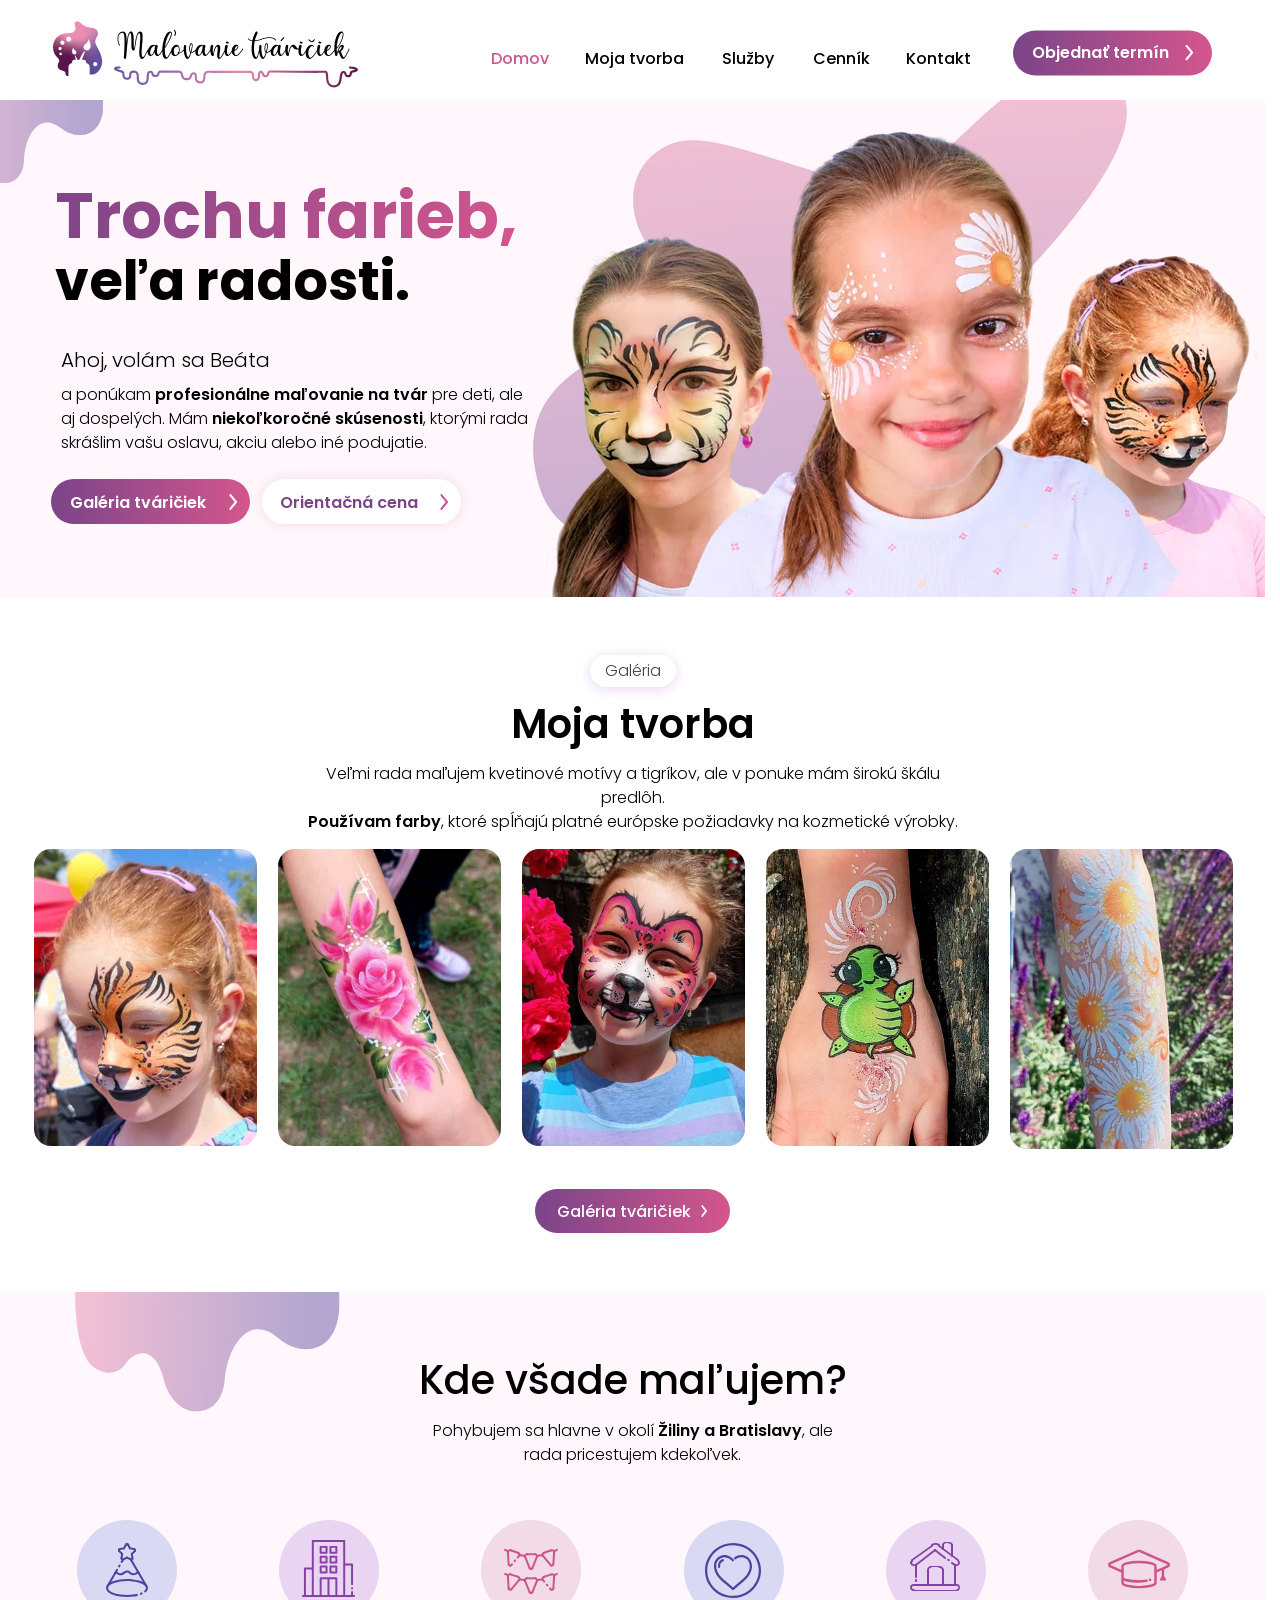
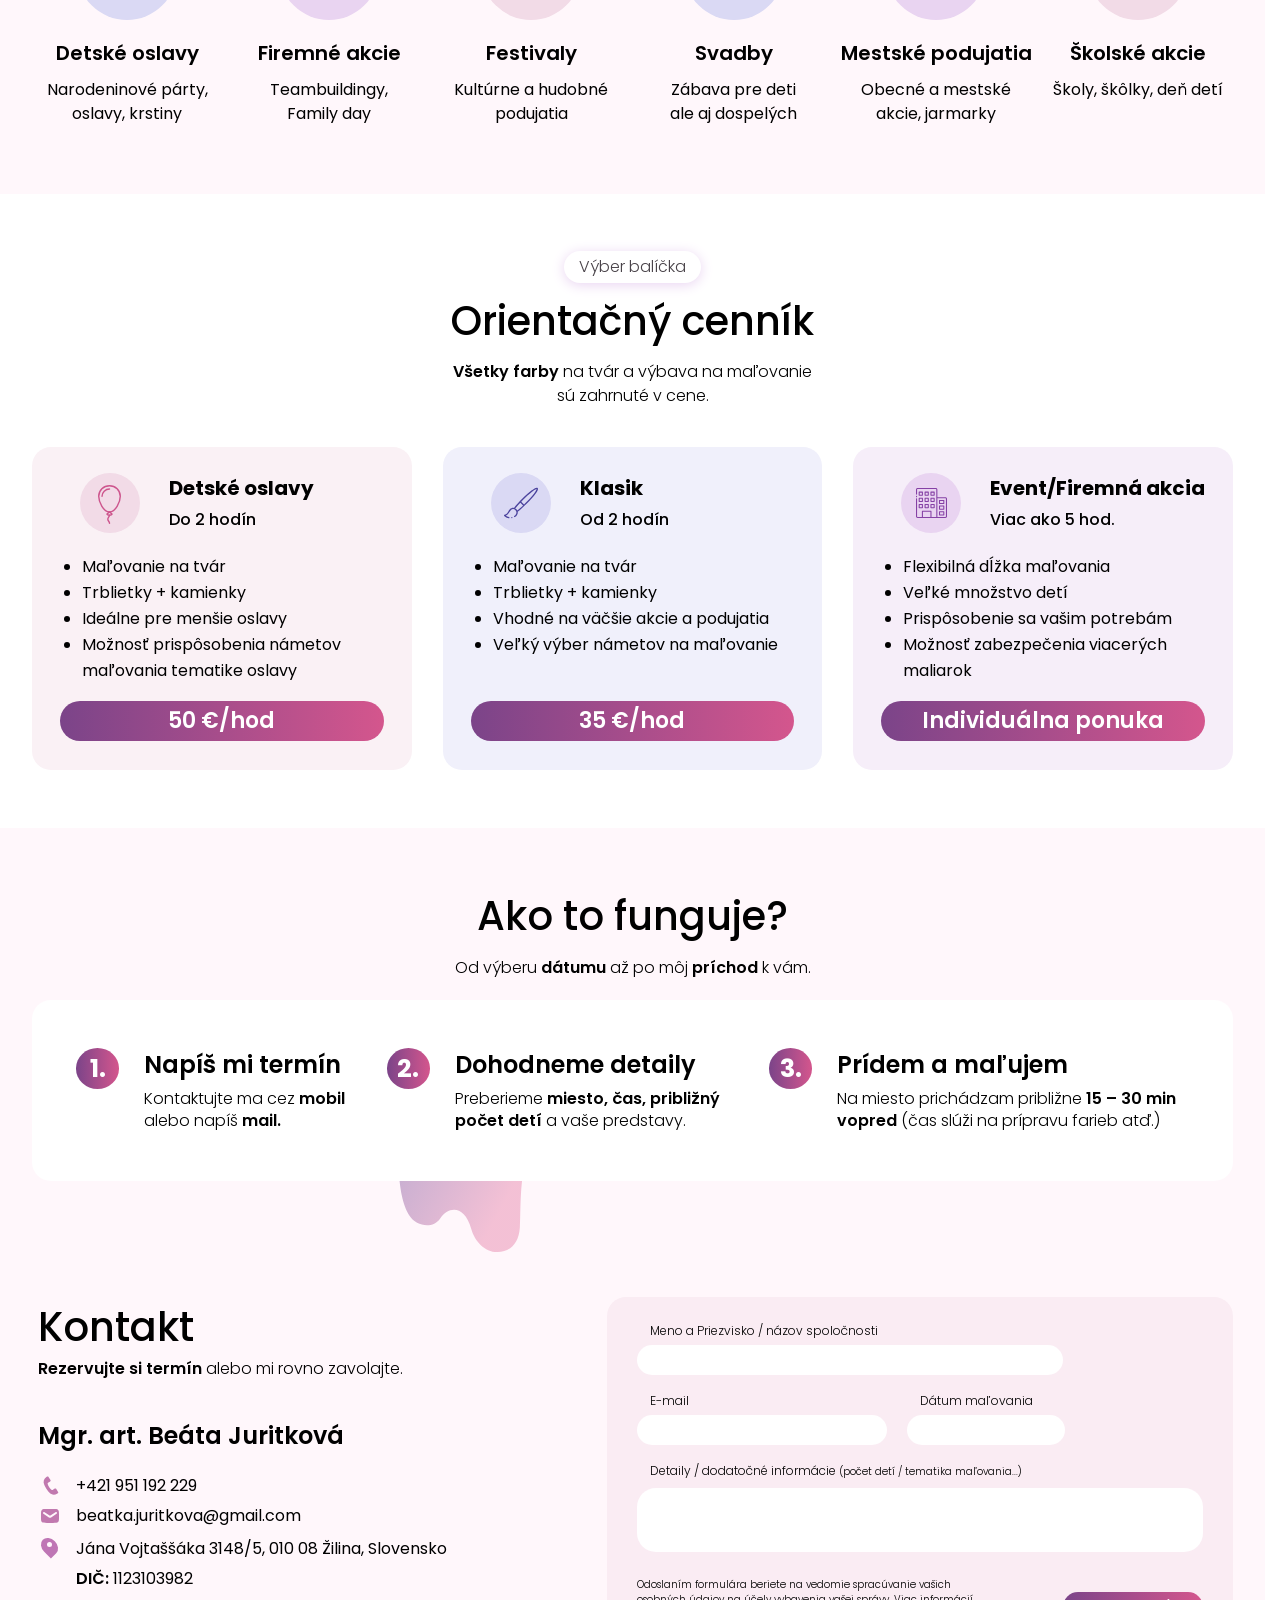
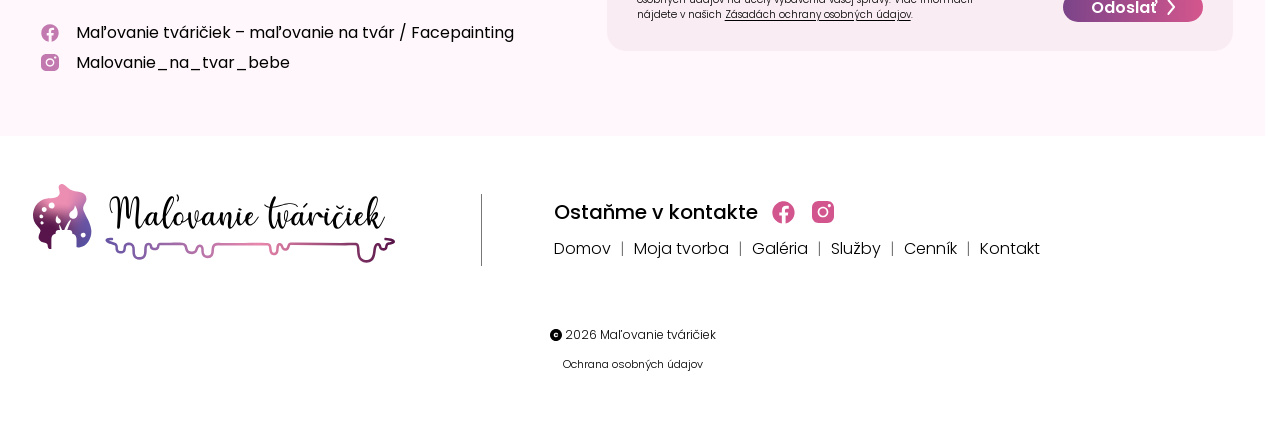
==== index.html @ 43895c38 "Handle form activation failures and slow submission responses" ====
<!doctype html>
<html lang="sk">
  <head>
    <meta charset="UTF-8" />
    <meta name="viewport" content="width=device-width, initial-scale=1" />
    <title>Maľovanie tváričiek | Maľovanie na tvár s Beátou</title>
    <meta
      name="description"
      content="Profesionálne maľovanie na tvár pre deti aj dospelých. Detské oslavy, svadby a podujatia v Žiline, Bratislave a okolí."
    />
    <meta name="theme-color" content="#fff7fb" />
    <link rel="canonical" href="https://malovanie-tvariciek.pages.dev/" />
    <meta property="og:type" content="website" />
    <meta property="og:locale" content="sk_SK" />
    <meta
      property="og:title"
      content="Maľovanie tváričiek | Maľovanie na tvár s Beátou"
    />
    <meta
      property="og:description"
      content="Profesionálne maľovanie na tvár pre deti aj dospelých. Detské oslavy, svadby a podujatia v Žiline, Bratislave a okolí."
    />
    <meta property="og:url" content="https://malovanie-tvariciek.pages.dev/" />
    <meta
      property="og:image"
      content="https://malovanie-tvariciek.pages.dev/fotky-web/social-preview.jpg"
    />
    <meta property="og:image:width" content="1200" />
    <meta property="og:image:height" content="630" />
    <link rel="icon" href="fotky-web/favicon.ico" />
    <link rel="apple-touch-icon" href="fotky-web/apple-touch-icon.png" />
    <link
      rel="preload"
      href="fonty/poppins-regular.woff2"
      as="font"
      type="font/woff2"
      crossorigin
    />
    <link
      rel="preload"
      href="fonty/poppins-semibold.woff2"
      as="font"
      type="font/woff2"
      crossorigin
    />
    <link
      rel="preload"
      href="fonty/poppins-bold.woff2"
      as="font"
      type="font/woff2"
      crossorigin
    />
    <link
      rel="preload"
      href="fonty/poppins-light.woff2"
      as="font"
      type="font/woff2"
      crossorigin
    />
    <link
      rel="preload"
      href="fonty/poppins-medium.woff2"
      as="font"
      type="font/woff2"
      crossorigin
    />
    <link rel="stylesheet" href="styles.css" />
    <script src="script.js" defer></script>
  </head>
  <body>
    <a class="skip-link" href="#main">Preskočiť na obsah</a>
    <header class="site-header">
      <div class="container nav-wrap">
        <a
          class="brand"
          href="index.html"
          aria-label="Maľovanie tváričiek – domov"
          ><img
            src="fotky-web/logo.svg"
            width="305"
            height="67"
            alt="Maľovanie tváričiek" /></a
        ><button
          class="menu-toggle"
          type="button"
          aria-expanded="false"
          aria-controls="main-nav"
          aria-label="Otvoriť navigáciu"
        >
          <span></span><span></span><span></span>
        </button>
        <nav class="main-nav" id="main-nav" aria-label="Hlavná navigácia">
          <a aria-current="page" href="index.html">Domov</a
          ><a href="#tvorba">Moja tvorba</a><a href="#sluzby">Služby</a
          ><a href="#cennik">Cenník</a><a href="#kontakt">Kontakt</a>
        </nav>
        <a class="button nav-cta" href="#kontakt"
          >Objednať termín
          <span class="arrow" aria-hidden="true"
            ><img
              src="fotky-web/figma/f15f8.svg"
              alt=""
              width="8.3171"
              height="16"
              data-figma-node="11292:154"
              style="left: 0px; top: 0px; transform: scaleX(-1)" /></span
        ></a>
      </div>
    </header>
    <main id="main">
      <section class="hero" aria-labelledby="hero-title">
        <span class="hero-ornament" aria-hidden="true">
          <img src="fotky-web/ozdoba-uvod.svg" width="167.615" height="189.003" alt="" />
        </span>
        <picture class="hero-art"
          ><source
            media="(max-width: 1279px)"
            srcset="
              fotky-web/uvod-mobil-480.webp 480w,
              fotky-web/uvod-mobil-830.webp 830w
            "
            sizes="100vw" />
          <img
            src="fotky-web/uvod-1440.webp"
            srcset="
              fotky-web/uvod-960.webp   960w,
              fotky-web/uvod-1440.webp 1440w
            "
            sizes="100vw"
            width="1440"
            height="497"
            fetchpriority="high"
            alt="Tri dievčatá s namaľovanými tigrami a bielymi kvetmi na tvári"
        /></picture>
        <div class="container hero-inner">
          <div class="hero-copy">
            <h1 id="hero-title">
              <span>Trochu farieb,</span><br />veľa radosti.
            </h1>
            <p class="intro">Ahoj, volám sa Beáta</p>
            <p>
              a ponúkam <strong>profesionálne maľovanie na tvár</strong> pre
              deti, ale aj dospelých. Mám
              <strong>niekoľkoročné skúsenosti</strong>, ktorými rada skrášlim
              vašu oslavu, akciu alebo iné podujatie.
            </p>
            <div class="hero-actions">
              <a class="button" href="galeria.html"
                ><span class="button-label">Galéria tváričiek</span>
                <span class="arrow" aria-hidden="true"
                  ><img
                    src="fotky-web/figma/f15f8.svg"
                    alt=""
                    width="8.3171"
                    height="16"
                    data-figma-node="11292:154"
                    style="
                      left: 0px;
                      top: 0px;
                      transform: scaleX(-1);
                    " /></span></a
              ><a class="button button-white" href="#cennik"
                ><span class="button-label">Orientačná cena</span>
                <span class="arrow" aria-hidden="true"
                  ><img
                    src="fotky-web/figma/c7507.svg"
                    alt=""
                    width="8.3171"
                    height="16"
                    data-figma-node="11292:154"
                    style="left: 0px; top: 0px; transform: scaleX(-1)" /></span
              ></a>
            </div>
          </div>
        </div>
      </section>
      <section
        class="portfolio section"
        id="tvorba"
        aria-labelledby="portfolio-title"
      >
        <div class="container">
          <div class="section-heading">
            <span class="pill">Galéria</span>
            <h2 id="portfolio-title">Moja tvorba</h2>
            <p>
              Veľmi rada maľujem kvetinové motívy a tigríkov, ale v ponuke mám
              širokú škálu predlôh.<br />
              <strong>Používam farby</strong>, ktoré spĺňajú platné európske požiadavky na kozmetické výrobky.
            </p>
          </div>
          <div class="gallery-grid">
            <button
              class="gallery-card"
              type="button"
              data-image="fotky-web/figma/photo-11292-513-461.webp"
              data-width="461"
              data-height="615"
              aria-label="Zväčšiť: Dievča s tigrom namaľovaným na tvári"
            >
              <img
                src="fotky-web/figma/photo-11292-513-461.webp"
                srcset="
                  fotky-web/figma/photo-11292-513-320.webp 320w,
                  fotky-web/figma/photo-11292-513-461.webp 461w
                "
                sizes="(max-width:699px) calc((100vw - 48px) / 2), (max-width:1099px) calc((100vw - 112px) / 3), 225px"
                width="461"
                height="615"
                loading="lazy"
                decoding="async"
                alt="Dievča s tigrom namaľovaným na tvári"
                data-figma-photo="11292:513"
              /></button
            ><button
              class="gallery-card"
              type="button"
              data-image="fotky-web/figma/photo-11292-514-1048.webp"
              data-width="1048"
              data-height="1397"
              aria-label="Zväčšiť: Ružové ruže namaľované na ruke"
            >
              <img
                src="fotky-web/figma/photo-11292-514-640.webp"
                srcset="
                  fotky-web/figma/photo-11292-514-320.webp   320w,
                  fotky-web/figma/photo-11292-514-640.webp   640w,
                  fotky-web/figma/photo-11292-514-1048.webp 1048w
                "
                sizes="(max-width:699px) calc((100vw - 48px) / 2), (max-width:1099px) calc((100vw - 112px) / 3), 225px"
                width="640"
                height="853"
                loading="lazy"
                decoding="async"
                alt="Ružové ruže namaľované na ruke"
                data-figma-photo="11292:514"
              /></button
            ><button
              class="gallery-card"
              type="button"
              data-image="fotky-web/figma/photo-11292-521-1280.webp"
              data-width="1280"
              data-height="1707"
              aria-label="Zväčšiť: Dievča s ružovým psíkom namaľovaným na tvári"
            >
              <img
                src="fotky-web/figma/photo-11292-521-640.webp"
                srcset="
                  fotky-web/figma/photo-11292-521-320.webp   320w,
                  fotky-web/figma/photo-11292-521-640.webp   640w,
                  fotky-web/figma/photo-11292-521-1280.webp 1280w
                "
                sizes="(max-width:699px) calc((100vw - 48px) / 2), (max-width:1099px) calc((100vw - 112px) / 3), 225px"
                width="640"
                height="853"
                loading="lazy"
                decoding="async"
                alt="Dievča s ružovým psíkom namaľovaným na tvári"
                data-figma-photo="11292:521"
              /></button
            ><button
              class="gallery-card"
              type="button"
              data-image="fotky-web/figma/photo-11292-519-522.webp"
              data-width="522"
              data-height="696"
              aria-label="Zväčšiť: Zelená korytnačka namaľovaná na ruke"
            >
              <img
                src="fotky-web/figma/photo-11292-519-522.webp"
                srcset="
                  fotky-web/figma/photo-11292-519-320.webp 320w,
                  fotky-web/figma/photo-11292-519-522.webp 522w
                "
                sizes="(max-width:699px) calc((100vw - 48px) / 2), (max-width:1099px) calc((100vw - 112px) / 3), 225px"
                width="522"
                height="696"
                loading="lazy"
                decoding="async"
                alt="Zelená korytnačka namaľovaná na ruke"
                data-figma-photo="11292:519"
              /></button
            ><button
              class="gallery-card"
              type="button"
              data-image="fotky-web/figma/photo-11292-520-1280.webp"
              data-width="1280"
              data-height="1722"
              aria-label="Zväčšiť: Biele lúčne kvety namaľované na ruke"
            >
              <img
                src="fotky-web/figma/photo-11292-520-640.webp"
                srcset="
                  fotky-web/figma/photo-11292-520-320.webp   320w,
                  fotky-web/figma/photo-11292-520-640.webp   640w,
                  fotky-web/figma/photo-11292-520-1280.webp 1280w
                "
                sizes="(max-width:699px) calc((100vw - 48px) / 2), (max-width:1099px) calc((100vw - 112px) / 3), 225px"
                width="640"
                height="861"
                loading="lazy"
                decoding="async"
                alt="Biele lúčne kvety namaľované na ruke"
                data-figma-photo="11292:520"
              />
            </button>
          </div>
          <a class="text-link see-all" href="galeria.html"
            >Galéria tváričiek
            <span aria-hidden="true"
              ><img
                src="fotky-web/figma/c85bc.svg"
                alt=""
                width="6.28066"
                height="12.0001"
                data-figma-node="11292:512"
                style="left: 0px; top: 0px; transform: scaleX(-1)" /></span
          ></a>
        </div>
      </section>
      <section
        class="services section blush"
        id="sluzby"
        aria-labelledby="services-title"
      >
        <div class="paint-splash" aria-hidden="true"></div>
        <div class="container">
          <div class="section-heading">
          <h2 id="services-title">Kde všade maľujem?</h2>
            <p>
              Pohybujem sa hlavne v okolí <strong>Žiliny a Bratislavy</strong>,
              ale<br class="desktop-break" />
              rada pricestujem kdekoľvek.
            </p>
          </div>
          <div class="occasion-grid">
            <article class="occasion">
              <span
                class="design-icon"
                style="--icon-width: 100px; --icon-height: 100px"
                aria-hidden="true"
                ><span class="design-canvas" style="width: 100px; height: 100px"
                  ><img
                    src="fotky-web/figma/57167.svg"
                    alt=""
                    width="100"
                    height="100"
                    data-figma-node="11292:184"
                    style="left: 0px; top: 0px" /></span
              ></span>
              <h3>Detské oslavy</h3>
              <p>Narodeninové párty,<br />oslavy, krstiny</p>
            </article>
            <article class="occasion">
              <span
                class="design-icon"
                style="--icon-width: 100px; --icon-height: 100px"
                aria-hidden="true"
                ><span class="design-canvas" style="width: 100px; height: 100px"
                  ><img
                    src="fotky-web/figma/866ab.svg"
                    alt=""
                    width="100"
                    height="100"
                    data-figma-node="11292:338"
                    style="left: 0px; top: 0px" /><img
                    src="fotky-web/figma/d800c.svg"
                    alt=""
                    width="53.1562"
                    height="57.0938"
                    data-figma-node="11292:340"
                    style="left: 22.921875px; top: 19.953125px" /></span
              ></span>
              <h3>Firemné akcie</h3>
              <p>Teambuildingy,<br />Family day</p>
            </article>
            <article class="occasion">
              <span
                class="design-icon"
                style="--icon-width: 100px; --icon-height: 100px"
                aria-hidden="true"
                ><span class="design-canvas" style="width: 100px; height: 100px"
                  ><img
                    src="fotky-web/figma/7199c.svg"
                    alt=""
                    width="100"
                    height="100"
                    data-figma-node="11292:264"
                    style="left: 0px; top: 0px" /></span
              ></span>
              <h3>Festivaly</h3>
              <p>Kultúrne a hudobné<br />podujatia</p>
            </article>
            <article class="occasion">
              <span
                class="design-icon"
                style="--icon-width: 100px; --icon-height: 100px"
                aria-hidden="true"
                ><span class="design-canvas" style="width: 100px; height: 100px"
                  ><img
                    src="fotky-web/figma/1b04c.svg"
                    alt=""
                    width="100"
                    height="100"
                    data-figma-node="11292:316"
                    style="left: 0px; top: 0px" /><img
                    src="fotky-web/figma/44b26.svg"
                    alt=""
                    width="19.9332"
                    height="24.3979"
                    data-figma-node="11292:320"
                    style="left: 48.386719px; top: 45.672852px" /><img
                    src="fotky-web/figma/0d7c2.svg"
                    alt=""
                    width="19.9331"
                    height="24.4"
                    data-figma-node="11292:323"
                    style="left: 30.671875px; top: 45.670898px" /><img
                    src="fotky-web/figma/63259.svg"
                    alt=""
                    width="19.9658"
                    height="12.5496"
                    data-figma-node="11292:326"
                    style="left: 30.636719px; top: 35.34082px" /><img
                    src="fotky-web/figma/fccb8.svg"
                    alt=""
                    width="17.6845"
                    height="12.5245"
                    data-figma-node="11292:329"
                    style="left: 50.660156px; top: 35.366211px" /><img
                    src="fotky-web/figma/0bbeb.svg"
                    alt=""
                    width="6.28429"
                    height="8.38353"
                    data-figma-node="11292:332"
                    style="left: 34.300781px; top: 39.231445px" /><img
                    src="fotky-web/figma/9e55a.svg"
                    alt=""
                    width="55.4601"
                    height="55.4255"
                    data-figma-node="11292:335"
                    style="left: 21.769531px; top: 22.786133px" /></span
              ></span>
              <h3>Svadby</h3>
              <p>Zábava pre deti<br />ale aj dospelých</p>
            </article>
            <article class="occasion">
              <span
                class="design-icon"
                style="--icon-width: 100px; --icon-height: 100px"
                aria-hidden="true"
                ><span class="design-canvas" style="width: 100px; height: 100px"
                  ><img
                    src="fotky-web/figma/866ab.svg"
                    alt=""
                    width="100"
                    height="100"
                    data-figma-node="11292:210"
                    style="left: 0px; top: 0px" /><img
                    src="fotky-web/figma/5fc72.svg"
                    alt=""
                    width="4.51903"
                    height="7.375"
                    data-figma-node="11292:212"
                    style="left: 24.699219px; top: 64.015625px" /><img
                    src="fotky-web/figma/c0c40.svg"
                    alt=""
                    width="4.51903"
                    height="7.375"
                    data-figma-node="11292:214"
                    style="left: 69.78125px; top: 64.015625px" /><img
                    src="fotky-web/figma/41a3c.svg"
                    alt=""
                    width="44.25"
                    height="1.84375"
                    data-figma-node="11292:216"
                    style="left: 27.375px; top: 69.546875px" /><img
                    src="fotky-web/figma/41a3c.svg"
                    alt=""
                    width="44.25"
                    height="1.84375"
                    data-figma-node="11292:218"
                    style="left: 27.375px; top: 64.015625px" /><img
                    src="fotky-web/figma/08cea.svg"
                    alt=""
                    width="5.53125"
                    height="5.53125"
                    data-figma-node="11292:220"
                    style="left: 52.265625px; top: 45.578125px" /><img
                    src="fotky-web/figma/e1024.svg"
                    alt=""
                    width="1.84375"
                    height="16.5938"
                    data-figma-node="11292:222"
                    style="left: 55.953125px; top: 49.265625px" /><img
                    src="fotky-web/figma/97b7b.svg"
                    alt=""
                    width="9.21875"
                    height="1.84375"
                    data-figma-node="11292:224"
                    style="left: 44.890625px; top: 45.578125px" /><img
                    src="fotky-web/figma/e67e4.svg"
                    alt=""
                    width="5.53125"
                    height="5.53125"
                    data-figma-node="11292:226"
                    style="left: 41.203125px; top: 45.578125px" /><img
                    src="fotky-web/figma/e1024.svg"
                    alt=""
                    width="1.84375"
                    height="16.5938"
                    data-figma-node="11292:228"
                    style="left: 41.203125px; top: 49.265625px" /><img
                    src="fotky-web/figma/472fb.svg"
                    alt=""
                    width="8.56321"
                    height="2.97812"
                    data-figma-node="11292:230"
                    style="left: 45.21875px; top: 23.456055px" /><img
                    src="fotky-web/figma/87e98.svg"
                    alt=""
                    width="21.3673"
                    height="16.7739"
                    data-figma-node="11292:232"
                    style="left: 51.9375px; top: 24.588867px" /><img
                    src="fotky-web/figma/a4e87.svg"
                    alt=""
                    width="6.27691"
                    height="6.82288"
                    data-figma-node="11292:234"
                    style="left: 68.101562px; top: 39.518555px" /><img
                    src="fotky-web/figma/5c811.svg"
                    alt=""
                    width="21.3673"
                    height="16.7736"
                    data-figma-node="11292:236"
                    style="left: 29.054688px; top: 28.983398px" /><img
                    src="fotky-web/figma/c82f0.svg"
                    alt=""
                    width="21.3664"
                    height="16.7739"
                    data-figma-node="11292:238"
                    style="left: 25.695312px; top: 24.588867px" /><img
                    src="fotky-web/figma/9535d.svg"
                    alt=""
                    width="6.27665"
                    height="6.82288"
                    data-figma-node="11292:240"
                    style="left: 24.621094px; top: 39.518555px" /><img
                    src="fotky-web/figma/ff689.svg"
                    alt=""
                    width="1.84375"
                    height="22.0706"
                    data-figma-node="11292:242"
                    style="left: 67.9375px; top: 43.789062px" /><img
                    src="fotky-web/figma/394d8.svg"
                    alt=""
                    width="4.60938"
                    height="4.60938"
                    data-figma-node="11292:244"
                    style="left: 62.40625px; top: 21.609375px" /><img
                    src="fotky-web/figma/b7a00.svg"
                    alt=""
                    width="5.53125"
                    height="1.84375"
                    data-figma-node="11292:246"
                    style="left: 58.71875px; top: 21.609375px" /><img
                    src="fotky-web/figma/f7faa.svg"
                    alt=""
                    width="4.60938"
                    height="4.60938"
                    data-figma-node="11292:248"
                    style="left: 55.953125px; top: 21.609375px" /><img
                    src="fotky-web/figma/b8b9c.svg"
                    alt=""
                    width="1.84375"
                    height="5.12931"
                    data-figma-node="11292:250"
                    style="left: 55.953125px; top: 24.375px" /><img
                    src="fotky-web/figma/456b0.svg"
                    alt=""
                    width="1.84375"
                    height="12.1789"
                    data-figma-node="11292:252"
                    style="left: 65.171875px; top: 24.375px" /><img
                    src="fotky-web/figma/596cf.svg"
                    alt=""
                    width="1.84375"
                    height="13.7737"
                    data-figma-node="11292:254"
                    style="left: 29.21875px; top: 43.789062px" /><img
                    src="fotky-web/figma/7eee3.svg"
                    alt=""
                    width="1.84375"
                    height="2.76562"
                    data-figma-node="11292:256"
                    style="left: 29.21875px; top: 59.40625px" /><img
                    src="fotky-web/figma/8cac6.svg"
                    alt=""
                    width="4.55082"
                    height="3.91437"
                    data-figma-node="11292:258"
                    style="left: 65.394775px; top: 41.842773px" /><img
                    src="fotky-web/figma/4a8e1.svg"
                    alt=""
                    width="2.57579"
                    height="2.40428"
                    data-figma-node="11292:260"
                    style="left: 61.734375px; top: 39.043945px" /><img
                    src="fotky-web/figma/5a2fb.svg"
                    alt=""
                    width="12.0693"
                    height="9.6641"
                    data-figma-node="11292:262"
                    style="left: 48.578125px; top: 28.983398px" /></span
              ></span>
              <h3>Mestské podujatia</h3>
              <p>Obecné a mestské<br />akcie, jarmarky</p>
            </article>
            <article class="occasion">
              <span
                class="design-icon"
                style="--icon-width: 100px; --icon-height: 100px"
                aria-hidden="true"
                ><span class="design-canvas" style="width: 100px; height: 100px"
                  ><img
                    src="fotky-web/figma/91e6d.svg"
                    alt=""
                    width="100"
                    height="100"
                    data-figma-node="11292:349"
                    style="left: 0px; top: 0px" /></span
              ></span>
              <h3>Školské akcie</h3>
              <p>Školy, škôlky, deň detí</p>
            </article>
          </div>
        </div>
      </section>
      <section
        class="pricing section"
        id="cennik"
        aria-labelledby="pricing-title"
      >
        <div class="container">
          <div class="section-heading">
            <span class="pill">Výber balíčka</span>
            <h2 id="pricing-title">Orientačný cenník</h2>
            <p>
              <strong>Všetky farby</strong> na tvár a výbava na maľovanie<br />
              sú zahrnuté v cene.
            </p>
          </div>
          <div class="pricing-grid">
            <article class="price-card price-0">
              <div class="price-heading">
                <span class="price-icon" aria-hidden="true"
                  ><span class="design-canvas" style="width: 60px; height: 60px"
                    ><img
                      src="fotky-web/figma/9c0e9.svg"
                      alt=""
                      width="60"
                      height="60"
                      data-figma-node="11292:392"
                      style="left: 0px; top: 0px" /><img
                      src="fotky-web/figma/b2139.svg"
                      alt=""
                      width="22.525"
                      height="38.775"
                      data-figma-node="11292:399"
                      style="left: 18.237503px; top: 12.112305px" /></span
                ></span>
                <div>
                  <h3>Detské oslavy</h3>
                  <p>Do 2 hodín</p>
                </div>
              </div>
              <ul>
                <li>Maľovanie na tvár</li>
                <li>Trblietky + kamienky</li>
                <li>Ideálne pre menšie oslavy</li>
                <li>Možnosť prispôsobenia námetov maľovania tematike oslavy</li>
              </ul>
              <a
                class="button price-button"
                href="#kontakt"
                aria-label="Detské oslavy: 50 €/hod – kontaktovať Beátu"
                >50 €/hod</a
              >
            </article>
            <article class="price-card price-1">
              <div class="price-heading">
                <span class="price-icon" aria-hidden="true"
                  ><span class="design-canvas" style="width: 60px; height: 60px"
                    ><img
                      src="fotky-web/figma/6d117.svg"
                      alt=""
                      width="60"
                      height="60"
                      data-figma-node="11292:407"
                      style="left: 0px; top: 0px" /><img
                      src="fotky-web/figma/cee5d.svg"
                      alt=""
                      width="34"
                      height="34"
                      data-figma-node="11292:413"
                      style="left: 13px; top: 13px" /></span
                ></span>
                <div>
                  <h3>Klasik</h3>
                  <p>Od 2 hodín</p>
                </div>
              </div>
              <ul>
                <li>Maľovanie na tvár</li>
                <li>Trblietky + kamienky</li>
                <li>Vhodné na väčšie akcie a podujatia</li>
                <li>Veľký výber námetov na maľovanie</li>
              </ul>
              <a
                class="button price-button"
                href="#kontakt"
                aria-label="Klasik: 35 €/hod – kontaktovať Beátu"
                >35 €/hod</a
              >
            </article>
            <article class="price-card price-2">
              <div class="price-heading">
                <span class="price-icon" aria-hidden="true"
                  ><span class="design-canvas" style="width: 60px; height: 60px"
                    ><img
                      src="fotky-web/figma/7b9c2.svg"
                      alt=""
                      width="60"
                      height="60"
                      data-figma-node="11292:419"
                      style="left: 0px; top: 0px" /><img
                      src="fotky-web/figma/9cbcf.svg"
                      alt=""
                      width="30.8125"
                      height="30.8125"
                      data-figma-node="11292:426"
                      style="left: 14.59375px; top: 14.508789px" /></span
                ></span>
                <div>
                  <h3>Event/Firemná akcia</h3>
                  <p>Viac ako 5 hod.</p>
                </div>
              </div>
              <ul>
                <li>Flexibilná dĺžka maľovania</li>
                <li>Veľké množstvo detí</li>
                <li>Prispôsobenie sa vašim potrebám</li>
                <li>Možnosť zabezpečenia viacerých maliarok</li>
              </ul>
              <a
                class="button price-button"
                href="#kontakt"
                aria-label="Event/Firemná akcia: Individuálna ponuka – kontaktovať Beátu"
                >Individuálna ponuka</a
              >
            </article>
          </div>
        </div>
      </section>
      <div class="blush lower-page">
        <section class="steps section" aria-labelledby="steps-title">
          <div class="container">
            <div class="section-heading">
              <h2 id="steps-title">Ako to funguje?</h2>
              <p>
                Od výberu <strong>dátumu</strong> až po môj
                <strong>príchod</strong> k vám.
              </p>
            </div>
            <ol class="steps-list">
              <li>
                <span>1.</span>
                <div>
                  <h3>Napíš mi termín</h3>
                  <p>
                    Kontaktujte ma cez <strong>mobil</strong><br />
                    alebo napíš <strong>mail.</strong>
                  </p>
                </div>
              </li>
              <li>
                <span>2.</span>
                <div>
                  <h3>Dohodneme detaily</h3>
                  <p>
                    Preberieme <strong>miesto, čas, približný počet detí</strong> a vaše
                    predstavy.
                  </p>
                </div>
              </li>
              <li>
                <span>3.</span>
                <div>
                  <h3>Prídem a maľujem</h3>
                  <p>
                    Na miesto prichádzam približne <strong>15 – 30 min
                    vopred</strong> (čas slúži
                    na prípravu farieb atď.)
                  </p>
                </div>
              </li>
            </ol>
          </div>
        </section>
        <section
          class="contact section"
          id="kontakt"
          aria-labelledby="contact-title"
        >
          <div class="container contact-grid">
            <div class="contact-copy">
              <h2 id="contact-title">Kontakt</h2>
              <p><strong>Rezervujte si termín</strong> alebo mi rovno zavolajte.</p>
              <h3>Mgr. art. Beáta Juritková</h3>
              <ul class="contact-list">
                <li>
                  <a href="tel:+421951192229"
                    ><span class="contact-icon" aria-hidden="true"
                      ><span
                        class="design-canvas"
                        style="width: 24px; height: 24px"
                        ><img
                          src="fotky-web/figma/9a2e8.svg"
                          alt=""
                          width="24"
                          height="24"
                          data-figma-node="11292:441"
                          style="left: 0px; top: 0px" /></span></span
                    >+421 951 192 229</a
                  >
                </li>
                <li>
                  <a href="mailto:beatka.juritkova@gmail.com"
                    ><span class="contact-icon" aria-hidden="true"
                      ><span
                        class="design-canvas"
                        style="width: 24px; height: 24px"
                        ><img
                          src="fotky-web/figma/7175f.svg"
                          alt=""
                          width="24"
                          height="24"
                          data-figma-node="11292:442"
                          style="left: 0px; top: 0px" /></span></span
                    >beatka.juritkova@gmail.com</a
                  >
                </li>
                <li class="contact-address">
                  <span class="contact-icon location-icon" aria-hidden="true"></span>
                  <div><address>Jána Vojtaššáka 3148/5, 010 08 Žilina, Slovensko</address>
                  <p><strong>DIČ:</strong> 1123103982</p></div>
                </li>
                <li>
                  <a
                    href="https://www.facebook.com/malovanie.tvariciek.bebe"
                    target="_blank"
                    rel="noopener noreferrer"
                    ><span
                      class="contact-icon"
                      style="--icon-width: 18px; --icon-height: 18px"
                      aria-hidden="true"
                      ><span
                        class="design-canvas"
                        style="width: 18px; height: 18px"
                        ><img
                          src="fotky-web/figma/6b158.svg"
                          alt=""
                          width="18"
                          height="18"
                          data-figma-node="11292:443"
                          style="left: 0px; top: 0px" /></span></span
                    >Maľovanie tváričiek – maľovanie na tvár / Facepainting<span
                      class="sr-only"
                    >
                      (nová karta)</span
                    ></a
                  >
                </li>
                <li>
                  <a
                    href="https://www.instagram.com/malovanie_na_tvar_bebe/"
                    target="_blank"
                    rel="noopener noreferrer"
                    ><span
                      class="contact-icon"
                      style="--icon-width: 21px; --icon-height: 21px"
                      aria-hidden="true"
                      ><span
                        class="design-canvas"
                        style="width: 21px; height: 21px"
                        ><img
                          src="fotky-web/figma/59cc1.svg"
                          alt=""
                          width="17.0625"
                          height="17.0625"
                          data-figma-node="11292:447"
                          style="
                            left: 1.96875px;
                            top: 1.96875px;
                          " /></span></span
                    >Malovanie_na_tvar_bebe<span class="sr-only">
                      (nová karta)</span
                    ></a
                  >
                </li>
              </ul>
            </div>
            <form
              class="booking-form"
              id="booking-form"
              action="https://formsubmit.co/beatka.juritkova@gmail.com"
              method="POST"
              accept-charset="UTF-8"
            >
              <input
                type="hidden"
                name="_subject"
                value="Nový dopyt z webu Maľovanie tváričiek"
              /><input type="hidden" name="_template" value="table" /><input
                type="hidden"
                name="_captcha"
                value="false"
              /><input
                type="hidden"
                name="_url"
                value="https://malovanietvariciek.pages.dev/#kontakt"
              /><label class="form-honeypot" aria-hidden="true"
                >Nechajte prázdne<input
                  type="text"
                  name="_honey"
                  tabindex="-1"
                  autocomplete="off" /></label
              ><label
                ><span class="field-label"
                  >Meno a Priezvisko / názov spoločnosti
                  <span class="sr-only">(povinné)</span></span
                ><input
                  type="text"
                  name="Meno"
                  autocomplete="name"
                  required
                  maxlength="160"
              /></label>
              <div class="form-row">
                <label
                  ><span class="field-label"
                    >E-mail <span class="sr-only">(povinný)</span></span
                  ><input
                    type="email"
                    name="email"
                    autocomplete="email"
                    required
                    maxlength="254" /></label
                ><label
                  ><span class="field-label">Dátum maľovania</span
                  ><input type="date" name="Datum"
                /></label>
              </div>
              <label
                ><span class="field-label"
                  >Detaily / dodatočné informácie
                  <span class="label-detail"
                    >(počet detí / tematika maľovania...)</span
                  ></span
                ><textarea name="Sprava" rows="3" maxlength="5000"></textarea>
              </label>
              <div class="form-bottom">
                <p class="form-privacy">Odoslaním formulára beriete na vedomie spracúvanie vašich osobných údajov na účely vybavenia vašej správy. Viac informácií nájdete v našich <a href="ochrana-osobnych-udajov.html">Zásadách ochrany osobných údajov</a>.</p>
                <button class="button button-submit" type="submit">
                  <span class="button-label">Odoslať</span
                  ><span class="arrow" aria-hidden="true"
                    ><img
                      src="fotky-web/figma/f15f8.svg"
                      alt=""
                      width="8.3171"
                      height="16"
                      data-figma-node="11292:154"
                      style="left: 0px; top: 0px; transform: scaleX(-1)"
                  /></span>
                </button>
              </div>
              <p
                class="form-status"
                id="form-status"
                role="status"
                aria-live="polite"
                hidden
              ></p>
            </form>
          </div>
        </section>
      </div>
    </main>
    <footer class="site-footer">
      <div class="container footer-grid">
        <a
          class="footer-logo"
          href="index.html"
          aria-label="Maľovanie tváričiek – domov"
          ><img
            src="fotky-web/logo.svg"
            width="305"
            height="67"
            alt="Maľovanie tváričiek"
            loading="lazy"
        /></a>
        <div class="footer-links">
          <div class="footer-socials">
            <strong>Ostaňme v kontakte</strong
            ><a
              href="https://www.facebook.com/malovanie.tvariciek.bebe"
              target="_blank"
              rel="noopener noreferrer"
              aria-label="Facebook – otvorí sa v novej karte"
              ><span
                class="footer-icon"
                style="
                  --icon-width: 23.36170196533203px;
                  --icon-height: 23.36170196533203px;
                "
                aria-hidden="true"
                ><span
                  class="design-canvas"
                  style="
                    width: 23.36170196533203px;
                    height: 23.36170196533203px;
                  "
                  ><img
                    src="fotky-web/figma/32007.svg"
                    alt=""
                    width="23.3617"
                    height="23.3617"
                    data-figma-node="11292:474"
                    style="left: 0px; top: 0px" /></span></span></a
            ><a
              href="https://www.instagram.com/malovanie_na_tvar_bebe/"
              target="_blank"
              rel="noopener noreferrer"
              aria-label="Instagram – otvorí sa v novej karte"
              ><span
                class="footer-icon"
                style="
                  --icon-width: 27.255319595336914px;
                  --icon-height: 27.255319595336914px;
                "
                aria-hidden="true"
                ><span
                  class="design-canvas"
                  style="
                    width: 27.255319595336914px;
                    height: 27.255319595336914px;
                  "
                  ><img
                    src="fotky-web/figma/2255a.svg"
                    alt=""
                    width="22.1449"
                    height="22.1449"
                    data-figma-node="11292:478"
                    style="left: 2.554688px; top: 2.555664px" /></span></span
            ></a>
          </div>
          <nav aria-label="Navigácia v pätičke">
            <a href="index.html">Domov</a
            ><a href="index.html#tvorba">Moja tvorba</a
            ><a href="galeria.html">Galéria</a
            ><a href="index.html#sluzby">Služby</a
            ><a href="index.html#cennik">Cenník</a
            ><a href="index.html#kontakt">Kontakt</a>
          </nav>
        </div>
        <p class="copyright">
          <img
            src="fotky-web/figma/79fe2.svg"
            alt=""
            width="16"
            height="16"
            data-figma-node="11292:484"
            style="left: 0px; top: 0px"
          />
          <span class="copyright-text"><span data-year>2026</span> Maľovanie tváričiek</span>
          <a class="privacy-link" href="ochrana-osobnych-udajov.html">Ochrana osobných údajov</a>
        </p>
      </div>
    </footer>
    <dialog class="lightbox" aria-label="Zväčšená fotografia">
      <button
        class="lightbox-close"
        type="button"
        aria-label="Zavrieť fotografiu"
        autofocus
      >
        ×</button
      ><img class="lightbox-image" alt="" />
      <p class="lightbox-error" role="status" hidden>
        Fotografiu sa nepodarilo načítať. Skús ju otvoriť znova.
      </p>
    </dialog>
    <script type="application/ld+json">
      {
        "@context": "https://schema.org",
        "@type": "Service",
        "name": "Facepainting a maľovanie na tvár",
        "serviceType": "Maľovanie na tvár",
        "url": "https://malovanie-tvariciek.pages.dev/",
        "areaServed": [
          { "@type": "City", "name": "Žilina" },
          { "@type": "City", "name": "Bratislava" }
        ],
        "provider": {
          "@type": "Person",
          "name": "Beáta Juritková",
          "email": "beatka.juritkova@gmail.com",
          "telephone": "+421951192229"
        }
      }
    </script>
  </body>
</html>
---- styles.css ----
@font-face {
  font-family: Poppins;
  src: url("fonty/poppins-regular.woff2") format("woff2");
  font-weight: 400;
  font-display: swap;
}
@font-face {
  font-family: Poppins;
  src: url("fonty/poppins-semibold.woff2") format("woff2");
  font-weight: 600;
  font-display: swap;
}
@font-face {
  font-family: Poppins;
  src: url("fonty/poppins-bold.woff2") format("woff2");
  font-weight: 700;
  font-display: swap;
}
:root {
  --ink: #101010;
  --muted: #525052;
  --purple: #85468c;
  --pink: #d95192;
  --blush: #fff7fb;
  --gradient: linear-gradient(100deg, #82448a, #d65394);
  --container: 1216px;
  --font: Poppins, system-ui, sans-serif;
}
* {
  box-sizing: border-box;
}
[hidden] {
  display: none !important;
}
html {
  scrollbar-gutter: stable;
  scroll-behavior: smooth;
  scroll-padding-top: 24px;
}
body {
  margin: 0;
  color: var(--ink);
  font: 400 16px/1.5 var(--font);
  background: #fff;
}
body.modal-open {
  overflow: hidden;
}
html:has(.lightbox[open]) {
  background: #343039;
}
button,
input,
textarea {
  font: inherit;
}
button,
a,
input,
textarea {
  -webkit-tap-highlight-color: transparent;
}
button {
  cursor: pointer;
}
a {
  color: inherit;
  text-decoration: none;
}
img {
  display: block;
  max-width: 100%;
  height: auto;
}
svg {
  display: block;
  width: 40px;
  height: 44px;
  fill: none;
  stroke: currentColor;
  stroke-width: 1.5;
  stroke-linecap: round;
  stroke-linejoin: round;
}
h1,
h2,
h3,
p {
  margin: 0;
}
h1,
h2,
h3 {
  line-height: 1.25;
}
h1,
h2 {
  font-weight: 600;
  letter-spacing: -0.025em;
}
h2 {
  font-size: 40px;
}
h3 {
  font-size: 20px;
  font-weight: 600;
}
strong {
  font-weight: 600;
}
ul,
ol {
  margin: 0;
}
.container {
  width: min(var(--container), calc(100% - 64px));
  margin-inline: auto;
}
.section {
  position: relative;
}
.blush {
  background: var(--blush);
}
.sr-only,
.form-honeypot {
  position: absolute;
  width: 1px;
  height: 1px;
  padding: 0;
  overflow: hidden;
  clip-path: inset(50%);
  white-space: nowrap;
  border: 0;
}
.skip-link {
  position: fixed;
  z-index: 100;
  top: 8px;
  left: 8px;
  padding: 12px 20px;
  background: white;
  color: #6f3477;
  transform: translateY(-150%);
  border: 2px solid;
}
.skip-link:focus {
  transform: none;
}
:focus-visible {
  outline: 3px solid #763a83;
  outline-offset: 5px;
}
a,
button {
  touch-action: manipulation;
}
.button {
  display: inline-flex;
  align-items: center;
  justify-content: center;
  gap: 16px;
  min-height: 44px;
  padding: 9px 23px;
  border: 0;
  border-radius: 30px;
  background: var(--gradient);
  color: white;
  font-weight: 600;
  font-size: 15px;
  line-height: 1.3;
  transition:
    filter 0.18s,
    transform 0.18s;
}
.button:hover {
  filter: brightness(0.94);
  transform: translateY(-1px);
}
.button:disabled {
  opacity: 0.65;
  cursor: wait;
  transform: none;
}
.arrow {
  font-family: Arial, sans-serif;
  font-size: 33px;
  font-weight: 400;
  line-height: 0.7;
}
.button-white {
  background: white;
  color: var(--purple);
  box-shadow: 0 1px 12px #a76b9d18;
}
.text-link {
  color: #a82f6a;
  font-weight: 600;
  display: inline-flex;
  align-items: center;
  justify-content: center;
  gap: 10px;
  min-height: 44px;
}
.text-link span {
  font-size: 28px;
  font-weight: 400;
}
.pill {
  display: inline-block;
  background: white;
  border-radius: 30px;
  box-shadow: 0 0 14px #c590d24d;
  padding: 5px 21px;
  font-size: 16px;
  color: #484248;
  margin-bottom: 16px;
}
.section-heading {
  text-align: center;
}
.section-heading h2 {
  margin-bottom: 16px;
}
.section-heading p {
  color: var(--muted);
  font-size: 16px;
  line-height: 1.5;
}
/* Shared navigation and footer */
.site-header {
  height: 100px;
  background: white;
  position: relative;
  z-index: 10;
}
.nav-wrap {
  height: 100%;
  display: flex;
  align-items: center;
  gap: 40px;
  padding-inline: 18px;
}
.brand {
  width: 305px;
  flex-shrink: 0;
}
.brand img {
  width: 100%;
}
.main-nav {
  display: flex;
  align-items: center;
  gap: 38px;
  margin-left: auto;
}
.main-nav a {
  font-size: 16px;
  font-weight: 600;
  padding-block: 12px;
}
.main-nav a:hover,
.main-nav a[aria-current] {
  color: #b83279;
}
.nav-cta {
  white-space: nowrap;
  gap: 16px;
}
.menu-toggle {
  display: none;
}
.site-footer {
  background: white;
  padding: 50px 0 75px;
}
.footer-grid {
  display: grid;
  grid-template-columns: 440px 1fr auto;
  align-items: center;
  gap: 40px;
  min-height: 120px;
}
.footer-logo {
  display: block;
  border-right: 1px solid #777;
  padding-right: 64px;
}
.footer-logo img {
  width: 365px;
}
.footer-socials {
  display: flex;
  align-items: center;
  gap: 13px;
  margin-bottom: 7px;
}
.footer-socials strong {
  font-size: 20px;
  white-space: nowrap;
}
.footer-socials a {
  color: #b9367a;
  display: grid;
  place-items: center;
  width: 30px;
  height: 40px;
}
.footer-socials svg {
  width: 22px;
  height: 24px;
  stroke-width: 2;
}
.footer-socials a:first-of-type svg {
  fill: currentColor;
  stroke: none;
  width: 18px;
}
.footer-links nav {
  display: flex;
  flex-wrap: wrap;
  gap: 0;
  color: var(--muted);
  font-size: 14px;
}
.footer-links nav a + a:before {
  content: "|";
  padding: 0 10px;
  color: #777;
}
.footer-links a:hover {
  text-decoration: underline;
}
.privacy-link {
  font-size: 11px;
  color: var(--muted);
  display: inline-block;
  margin-top: 8px;
}
.copyright {
  font-size: 10px;
  white-space: nowrap;
  align-self: center;
}
/* Home */
.hero {
  height: 496px;
  position: relative;
  background: var(--blush);
  isolation: isolate;
  overflow: hidden;
}
.hero-art {
  position: absolute;
  inset: 0;
  z-index: -1;
  display: block;
}
.hero-art img {
  width: 100%;
  height: 100%;
  object-fit: cover;
  object-position: center bottom;
}
.hero-inner {
  height: 100%;
  display: flex;
  align-items: center;
  padding-inline: 28px;
}
.hero-copy {
  width: 470px;
  max-width: 44%;
}
.hero h1 {
  font-size: 60px;
  font-weight: 700;
  line-height: 1.08;
  letter-spacing: -0.025em;
  margin-bottom: 34px;
}
.hero h1 span {
  background: var(--gradient);
  background-clip: text;
  -webkit-background-clip: text;
  color: transparent;
}
.hero p {
  font-size: 16px;
  line-height: 1.5;
  color: #3e3a3e;
}
.hero .intro {
  font-size: 20px;
  margin-bottom: 8px;
  color: var(--ink);
}
.hero-actions {
  display: flex;
  gap: 14px;
  margin-top: 24px;
}
.hero-actions .button {
  padding-inline: 22px;
}
.portfolio {
  padding: 58px 0 48px;
}
.portfolio .section-heading {
  margin-bottom: 38px;
}
.gallery-grid {
  display: grid;
  grid-template-columns: repeat(5, minmax(0, 1fr));
  gap: 24px;
}
.gallery-card {
  display: block;
  border: 0;
  padding: 0;
  position: relative;
  background: #f0e8ef;
  border-radius: 18px;
  overflow: hidden;
  aspect-ratio: 3/4;
  width: 100%;
}
.gallery-card img {
  width: 100%;
  height: 100%;
  object-fit: cover;
  transition: transform 0.25s;
}
.gallery-card:hover img {
  transform: scale(1.035);
}
.see-all {
  display: flex;
  width: max-content;
  margin: 28px auto 0;
}
.services {
  padding: 67px 0 70px;
  overflow: hidden;
}
.services .section-heading {
  position: relative;
}
.occasion-grid {
  display: grid;
  grid-template-columns: repeat(6, minmax(0, 1fr));
  gap: 24px;
  margin-top: 52px;
  text-align: center;
}
.icon-bubble {
  display: grid;
  place-items: center;
  flex-shrink: 0;
  width: 100px;
  height: 100px;
  border-radius: 50%;
  margin: 0 auto 20px;
  background: #dad9f4;
  color: #7462b8;
}
.icon-bubble svg {
  width: 55px;
  height: 60px;
}
.tone-1 {
  background: #e9d4f1;
  color: #a869bc;
}
.tone-2 {
  background: #f2dbe7;
  color: #cc6ca0;
}
.occasion h3 {
  font-size: 19px;
  white-space: nowrap;
  margin-bottom: 12px;
}
.occasion p {
  font-size: 16px;
  line-height: 1.5;
}
.paint-splash {
  position: absolute;
  top: 0;
  left: calc(50% - 560px);
  width: 265px;
  height: 120px;
  background: url("fotky-web/ozdoba-sluzby.svg") top center / contain no-repeat;
  pointer-events: none;
}
.pricing {
  padding: 58px 0;
}
.pricing-grid {
  display: grid;
  grid-template-columns: repeat(3, minmax(0, 1fr));
  gap: 30px;
  margin-top: 40px;
}
.price-card {
  background: #faf1f5;
  padding: 28px;
  border-radius: 20px;
  display: flex;
  flex-direction: column;
  min-height: 323px;
}
.price-1 {
  background: #f0f0fb;
}
.price-2 {
  background: #f6eef9;
}
.price-heading {
  display: flex;
  align-items: center;
  gap: 28px;
  margin-bottom: 22px;
}
.price-heading .icon-bubble {
  width: 60px;
  height: 60px;
  margin: 0;
  color: #c96b9d;
  background: #f2dbe7;
}
.price-heading .icon-bubble svg {
  width: 36px;
  height: 40px;
}
.price-1 .icon-bubble {
  background: #dad9f4;
  color: #7462b8;
}
.price-2 .icon-bubble {
  background: #e9d4f1;
  color: #a869bc;
}
.price-heading h3 {
  font-size: 19px;
  margin-bottom: 6px;
}
.price-heading p {
  font-size: 16px;
  font-weight: 600;
}
.price-card ul {
  padding-left: 22px;
  margin-bottom: 20px;
  font-size: 15px;
  line-height: 1.6;
}
.price-button {
  width: 100%;
  min-height: 40px;
  margin-top: auto;
  padding: 5px 8px;
  font-size: 23px;
  letter-spacing: -0.02em;
}
.lower-page {
  position: relative;
}
.steps-list:after {
  content: "";
  position: absolute;
  top: 100%;
  left: calc(50% - 235px);
  width: 196px;
  height: 72px;
  background: url("fotky-web/ozdoba-kontakt.svg") top center / contain no-repeat;
  pointer-events: none;
}
.steps {
  padding: 62px 0 54px;
}
.steps .section-heading h2 {
  margin-bottom: 14px;
}
.steps-list {
  position: relative;
  padding: 42px 44px;
  list-style: none;
  display: grid;
  grid-template-columns: 1fr 1fr 1.18fr;
  gap: 35px;
  margin-top: 20px;
  background: white;
  border-radius: 22px;
}
.steps-list li {
  display: flex;
  gap: 24px;
}
.steps-list li > span {
  display: grid;
  place-items: center;
  flex-shrink: 0;
  width: 42px;
  height: 42px;
  background: var(--gradient);
  border-radius: 50%;
  color: white;
  font-size: 24px;
  font-weight: 600;
}
.steps-list h3 {
  font-size: 23px;
  margin: 3px 0 5px;
  white-space: nowrap;
}
.steps-list p {
  font-size: 16px;
}
.contact {
  padding: 66px 0 58px;
}
.contact-grid {
  display: grid;
  grid-template-columns: 0.9fr 1.1fr;
  gap: 54px;
  align-items: start;
}
.contact h2 {
  font-size: 40px;
  margin-bottom: 8px;
}
.contact-copy > p {
  font-size: 16px;
}
.contact-copy h3 {
  font-size: 23px;
  margin: 37px 0 18px;
}
.contact-list {
  list-style: none;
  padding: 0;
  font-size: 14px;
}
.contact-list li a {
  display: flex;
  align-items: center;
  gap: 14px;
  min-height: 30px;
}
.contact-list a:hover {
  text-decoration: underline;
}
.contact-list svg {
  width: 20px;
  height: 22px;
  flex-shrink: 0;
  color: #ac4b92;
  stroke-width: 2;
}
.contact-list li:first-child svg,
.contact-list li:nth-child(3) svg {
  fill: currentColor;
  stroke: none;
}
.booking-form {
  padding: 26px 30px;
  background: #faecf3;
  border-radius: 22px;
  display: grid;
  gap: 16px;
  position: relative;
}
.booking-form label {
  display: grid;
  gap: 5px;
  color: #514b50;
  font-size: 12px;
}
.booking-form input,
.booking-form textarea {
  display: block;
  width: 100%;
  min-width: 0;
  border: 1px solid transparent;
  border-radius: 20px;
  background: white;
  padding: 7px 14px;
  color: var(--ink);
  font-size: 15px;
  min-height: 34px;
}
.booking-form textarea {
  resize: vertical;
  min-height: 65px;
  border-radius: 18px;
}
.booking-form input:focus,
.booking-form textarea:focus {
  outline: 2px solid var(--purple);
  outline-offset: 2px;
}
.form-row {
  display: grid;
  grid-template-columns: 1.1fr 0.9fr;
  gap: 34px;
}
.label-detail {
  font-size: 10px;
  display: contents;
}
.form-bottom {
  display: flex;
  justify-content: space-between;
  align-items: center;
  gap: 12px;
}
.form-note {
  font-size: 10px;
  color: #62565f;
}
.form-note a {
  text-decoration: underline;
  text-underline-offset: 2px;
}
.button-submit {
  font-size: 14px;
  min-height: 36px;
  padding: 6px 18px;
  gap: 8px;
}
.form-status {
  font-size: 14px;
  line-height: 1.5;
  color: #314b36;
  background: #fff;
  border-radius: 12px;
  padding: 12px;
}
.form-status.is-error {
  color: #872243;
}
.form-status[hidden] {
  display: none;
}
/* Full gallery and native photograph dialog */
.gallery-section {
  padding: 60px 0;
}
.gallery-heading {
  padding-left: 32px;
  margin-bottom: 42px;
}
.gallery-heading h1 {
  font-size: 40px;
  font-weight: 600;
}
.gallery-heading .pill {
  margin-bottom: 16px;
}
.gallery-page .gallery-grid {
  gap: 20px;
}
.gallery-page .gallery-card {
  border-radius: 18px;
}
.gallery-page .site-footer {
  padding-top: 40px;
}
.lightbox {
  border: 0;
  padding: 0;
  position: fixed;
  background: transparent;
  color: white;
  border-radius: 0;
  width: fit-content;
  max-width: calc(100vw - 48px);
  max-height: none;
  overflow: visible;
}
.lightbox[open] {
  animation: photo-enter 160ms ease-out;
}
.lightbox::backdrop {
  background: #100c16d9;
  animation: photo-backdrop 160ms ease-out;
}
.lightbox-image {
  max-width: 100%;
  border-radius: 10px;
  object-fit: contain;
  opacity: 1;
  transition: opacity 140ms ease-out;
}
.lightbox[aria-busy="true"] .lightbox-image {
  opacity: 0;
}
.lightbox[aria-busy="true"]::after {
  content: "";
  position: absolute;
  left: calc(50% - 14px);
  top: calc(50% - 14px);
  width: 28px;
  height: 28px;
  border: 2px solid #ffffff55;
  border-top-color: #fff;
  border-radius: 50%;
  animation: photo-loading 700ms linear infinite;
}
.lightbox-close {
  position: absolute;
  top: -48px;
  right: -8px;
  width: 44px;
  height: 44px;
  border: 0;
  border-radius: 50%;
  background: transparent;
  color: white;
  font-size: 36px;
  line-height: 1;
}
.lightbox-close:hover {
  background: #ffffff20;
}
.lightbox-error {
  position: absolute;
  top: 100%;
  left: 50%;
  transform: translateX(-50%);
  width: min(330px, calc(100vw - 32px));
  padding: 8px;
  font-size: 12px;
  text-align: center;
}
@keyframes photo-enter {
  from {
    opacity: 0;
    transform: translateY(4px);
  }
  to {
    opacity: 1;
    transform: translateY(0);
  }
}
@keyframes photo-backdrop {
  from {
    background: #100c1600;
  }
  to {
    background: #100c16d9;
  }
}
@keyframes photo-loading {
  to {
    transform: rotate(360deg);
  }
}
/* Privacy document */
.legal-page .header-logo {
  width: 305px;
}
.legal-page .nav-wrap {
  justify-content: space-between;
}
.legal-main {
  background: var(--blush);
  padding: 60px 0 80px;
}
.legal-container {
  max-width: 850px;
}
.legal-hero h1 {
  font-size: 44px;
  margin: 15px 0 24px;
}
.legal-hero p {
  margin-bottom: 16px;
}
.legal-updated {
  color: var(--muted);
  font-size: 14px;
}
.eyebrow {
  color: var(--purple);
  font-weight: 600;
}
.legal-content section {
  margin-top: 36px;
}
.legal-content h2 {
  font-size: 25px;
  margin-bottom: 12px;
}
.legal-content a {
  color: #85366e;
  text-decoration: underline;
  overflow-wrap: anywhere;
}
.legal-footer .footer-bottom {
  display: flex;
  justify-content: space-between;
  gap: 20px;
  flex-wrap: wrap;
}
.legal-footer {
  padding: 35px 0;
}
/* Values and graphic slots verified against the original Figma layers. */
@font-face {
  font-family: Poppins;
  src: url("fonty/poppins-light.woff2") format("woff2");
  font-weight: 300;
  font-display: swap;
}
@font-face {
  font-family: Poppins;
  src: url("fonty/poppins-medium.woff2") format("woff2");
  font-weight: 500;
  font-display: swap;
}
:root {
  --ink: #000;
  --muted: #000;
  --purple: #7b4489;
  --pink: #d1558d;
  --gradient: linear-gradient(90deg, #7b4489, #d4568d);
}
body {
  font-weight: 300;
}
h1,
h2,
h3 {
  letter-spacing: 0;
}
h1,
h2 {
  font-weight: 500;
}
strong {
  font-weight: 600;
}
.button {
  font-size: 16px;
  min-height: 45px;
  font-weight: 600;
  transition: none;
}
.button:hover {
  transform: none;
  filter: brightness(0.97);
}
.pill {
  height: 32px;
  line-height: 24px;
  padding: 4px 15px;
  font-weight: 300;
  margin-bottom: 10px;
  box-shadow: 0 2px 12.8px #e9d4f1;
}
.section-heading h2 {
  line-height: 57px;
  margin-bottom: 10px;
}
.section-heading p {
  line-height: 24px;
}
.arrow {
  display: inline-block;
  position: relative;
  flex-shrink: 0;
  width: 8.3171px;
  height: 16px;
  font-size: 0;
  line-height: 0;
}
.arrow img,
.see-all span img {
  position: absolute;
  max-width: none;
}
.see-all span {
  position: relative;
  display: block;
  width: 6.28066px;
  height: 12.0001px;
}
.design-icon,
.price-icon,
.contact-icon,
.footer-icon {
  display: block;
  position: relative;
  flex-shrink: 0;
}
.design-icon {
  width: 100px;
  height: 100px;
  margin: 0 auto 19px;
}
.design-canvas {
  display: block;
  position: relative;
  flex-shrink: 0;
}
.design-canvas img {
  position: absolute;
  max-width: none;
  margin: 0;
}
.price-icon {
  width: 60px;
  height: 60px;
}
.contact-icon {
  display: grid;
  place-items: center;
  width: 24px;
  height: 24px;
}
.footer-icon {
  width: var(--icon-width);
  height: var(--icon-height);
}
.hero {
  height: 497px;
}
.hero-inner {
  align-items: flex-start;
  padding: 85px 29px 0;
}
.hero-copy {
  width: 469px;
  max-width: 44%;
}
.hero h1 {
  font-size: 54px;
  line-height: 62px;
  letter-spacing: 0;
  margin: 0 0 33px -6px;
}
.hero h1 span {
  font-size: 64px;
}
.hero .intro {
  line-height: 30px;
  margin-bottom: 8px;
}
.hero p {
  color: #000;
  line-height: 24px;
}
.hero-actions {
  margin: 24px 0 0 -10px;
  gap: 12px;
}
.hero-actions .button {
  width: 199px;
  padding: 9px 13px;
  gap: 20px;
}
.hero-actions .button-white {
  box-shadow: 0 0 12.6px #f2dbe7;
}
.portfolio {
  padding: 58px 0 59px;
}
.portfolio .section-heading {
  margin-bottom: 40px;
}
.portfolio h2 {
  font-weight: 600;
  line-height: 55px;
}
.portfolio .section-heading p {
  height: 47px;
  max-width: 666px;
  margin-inline: auto;
}
.gallery-grid {
  gap: 20px;
}
.gallery-card {
  border-radius: 17px;
}
.gallery-card img {
  position: absolute;
  max-width: none;
  transition: none;
}
.gallery-card:hover img {
  filter: brightness(0.97);
}
.portfolio .gallery-grid {
  grid-template-columns: repeat(5, minmax(0, 225px));
  column-gap: 21.5px;
  margin-left: 2px;
}
.see-all {
  margin-top: 40px;
  min-height: 25px;
  line-height: 25px;
  font-weight: 500;
  color: #d1558d;
}
.services {
  padding: 60px 0 61px;
}
.services .section-heading p {
  height: 47px;
}
.occasion-grid {
  gap: 12px;
  margin-top: 54px;
  grid-template-columns: repeat(6, minmax(0, 1fr));
}
.occasion h3 {
  font-size: 20px;
  line-height: 29px;
  margin-bottom: 10px;
}
.occasion p {
  font-weight: 400;
  line-height: 24px;
  min-height: 55px;
}
.paint-splash {
  left: calc(50% - 558px);
}
.pricing {
  padding: 57px 0 58px;
}
.pricing-grid {
  margin-top: 39px;
  gap: 31px;
}
.price-card {
  padding: 26px 28px 29px;
  min-height: 323px;
  border-radius: 19px;
}
.price-heading {
  gap: 29px;
  margin: 0 0 21px 20px;
}
.price-heading h3 {
  font-size: 20px;
  line-height: 29px;
  font-weight: 700;
  margin-bottom: 5px;
  white-space: nowrap;
}
.price-heading p {
  font-weight: 500;
  line-height: 24px;
}
.price-card ul {
  font-size: 16px;
  font-weight: 400;
  line-height: 26px;
  margin-bottom: 0;
}
.price-button {
  min-height: 40px;
  line-height: 30px;
  font-size: 22px;
  padding: 5px 0;
  letter-spacing: 0;
}
.steps {
  padding: 58px 0 50px;
}
.steps .section-heading h2 {
  line-height: 60px;
  margin-bottom: 10px;
}
.steps-list {
  grid-template-columns: 274fr 347fr 425fr;
  gap: 40px;
  padding: 48px 44px;
  min-height: 180px;
  border-radius: 19px;
}
.steps-list li {
  gap: 25px;
}
.steps-list li > span {
  width: 43px;
  height: 40.546px;
  font-size: 25px;
  font-weight: 700;
}
.steps-list h3 {
  font-size: 24px;
  line-height: 27.345px;
  margin: 2.748px 0 9.429px;
}
.steps-list p {
  font-weight: 300;
  line-height: 22.63px;
}
.steps-list:after {
  left: calc(50% - 235px);
}
.contact {
  padding: 66px 0 58px;
}
.contact-grid {
  grid-template-columns: minmax(0, 525fr) minmax(0, 634fr);
  gap: 50px;
  padding-left: 6px;
}
.contact h2 {
  font-weight: 500;
  line-height: 60px;
  margin-bottom: 0;
}
.contact-copy > p {
  line-height: 24px;
}
.contact-copy h3 {
  font-size: 24px;
  font-weight: 600;
  line-height: 36px;
  margin: 37px 0 17px;
}
.contact-list {
  font-size: 16px;
  font-weight: 400;
}
.contact-list li a {
  min-height: 30px;
  gap: 14px;
  line-height: 30px;
}
.booking-form {
  height: 332px;
  padding: 25px 30px 29px;
  background: #faecf3;
  border-radius: 19px;
  gap: 17px;
  grid-template-rows: 53px 53px 90px 30px;
}
.booking-form label {
  font-size: 12px;
  font-weight: 300;
  color: #000;
  line-height: 18px;
  gap: 5px;
  min-width: 0;
}
.booking-form label > input,
.booking-form textarea {
  min-height: 30px;
  height: 30px;
  padding: 3px 13px;
  border: 0;
  font-size: 14px;
  line-height: 24px;
}
.booking-form > label:not(.form-honeypot):first-of-type {
  width: 75.218%;
}
.booking-form label:has(input[name="Meno"]) {
  width: 75.218%;
}
.booking-form label > span.sr-only {
  position: absolute;
}
.booking-form label:has(textarea) {
  gap: 8px;
  grid-template-rows: 18px 64px;
}
.booking-form label:has(textarea) .label-detail {
  display: inline;
  font-size: 10px;
}
.booking-form textarea {
  height: 64px;
  min-height: 64px;
  border-radius: 19px;
  resize: vertical;
}
.form-row {
  width: 75.56%;
  grid-template-columns: 253fr 160fr;
  gap: 20px;
}
.form-bottom {
  justify-content: flex-end;
  min-width: 0;
}
.button-submit {
  width: 116px;
  height: 30px;
  min-height: 30px;
  padding: 2px 13px;
  font-size: 16px;
  line-height: 25px;
  gap: 10px;
}
.form-status:not([hidden]) {
  position: relative;
  grid-column: 1/-1;
  margin-top: 8px;
}
.booking-form:has(.form-status:not([hidden])) {
  height: auto;
  min-height: 332px;
}
.site-footer {
  padding: 48px 0 115.8px;
}
.footer-grid {
  grid-template-columns: 449px 1fr 175px;
  gap: 72px;
  min-height: 82.2px;
  padding-left: 1px;
}
.footer-logo {
  position: relative;
  width: 449px;
  height: 82.2px;
  border: 0;
  padding: 0;
}
.footer-logo:after {
  content: "";
  position: absolute;
  right: 0;
  top: 10px;
  height: 72px;
  border-right: 1px solid #777;
}
.footer-logo img {
  width: 305px;
  height: 67px;
  max-width: none;
  transform: scale(1.186885);
  transform-origin: top left;
}
.footer-links {
  align-self: start;
  padding-top: 15px;
  min-width: 0;
}
.footer-socials {
  gap: 14px;
  height: 27.255px;
  margin-bottom: 10.745px;
}
.footer-socials strong {
  font-weight: 500;
  font-size: 20px;
  line-height: 24px;
  white-space: nowrap;
}
.footer-socials a {
  position: relative;
  display: block;
  width: auto;
  height: auto;
}
.footer-socials a:before {
  content: "";
  position: absolute;
  inset: -9px;
}
.footer-links nav {
  font-size: 16px;
  font-weight: 300;
  flex-wrap: nowrap;
  white-space: nowrap;
  line-height: 24px;
}
.footer-links nav a + a:before {
  padding-inline: 9px;
}
.copyright {
  font-weight: 300;
  font-size: 12px;
  line-height: 18px;
  display: flex;
  align-items: center;
  gap: 3px;
  align-self: end;
  margin-bottom: 5px;
}
.copyright > img {
  position: static;
  max-width: none;
  flex-shrink: 0;
}
.gallery-section {
  padding: 62px 0 59px;
}
.gallery-heading {
  padding-left: 21px;
  margin-bottom: 42px;
}
.gallery-heading .pill {
  margin-left: 14px;
  margin-bottom: 10px;
}
.gallery-heading h1 {
  font-weight: 600;
  line-height: 55px;
}
.gallery-page .gallery-grid {
  margin-left: 2px;
  margin-right: 10px;
  gap: 20px;
  grid-template-columns: repeat(5, minmax(0, 225px));
}
.gallery-page .site-footer {
  padding: 48px 0 115.8px;
}
@media (min-width: 1100px) {
  .nav-wrap {
    display: grid;
    grid-template-columns: 305px 1fr 199px;
    gap: 41px;
    padding-inline: 21px;
  }
  .main-nav {
    gap: 30px;
    transform: translateY(7.5px);
  }
  .main-nav a {
    font-size: 16px;
    font-weight: 500;
    line-height: 25px;
    height: 25px;
    padding: 0;
    text-align: center;
  }
  .main-nav a:nth-child(1) {
    width: 64px;
  }
  .main-nav a:nth-child(2) {
    width: 104px;
  }
  .main-nav a:nth-child(3) {
    width: 63px;
  }
  .main-nav a:nth-child(4) {
    width: 65px;
  }
  .main-nav a:nth-child(5) {
    width: 68px;
  }
  .main-nav a[aria-current] {
    color: #000;
  }
  .main-nav a:first-child {
    color: #d1558d;
  }
  .brand {
    transform: translateY(4.13px);
  }
  .nav-cta {
    width: 199px;
    height: 45px;
    transform: translateY(2.5px);
    padding-inline: 20px;
  }
  .brand img {
    width: 305px;
    height: 67px;
    max-width: none;
  }
}

@media (min-width: 1600px) {
  .hero-art img {
    object-fit: contain;
  }
}
@media (max-width: 1279px) and (min-width: 1100px) {
  .nav-wrap {
    gap: 25px;
    padding: 0;
  }
  .brand {
    width: 250px;
  }
  .main-nav {
    gap: 23px;
  }
  .main-nav a {
    font-size: 14px;
  }
  .occasion h3 {
    font-size: 16px;
  }
  .occasion p {
    font-size: 14px;
  }
  .steps-list {
    padding: 32px 24px;
    gap: 24px;
  }
  .steps-list li {
    gap: 14px;
  }
  .steps-list h3 {
    font-size: 19px;
  }
  .footer-grid {
    grid-template-columns: 330px 1fr auto;
    gap: 30px;
  }
  .footer-logo {
    padding-right: 35px;
  }
  .footer-socials strong {
    font-size: 17px;
  }
}
@media (max-width: 1099px) {
  h2 {
    font-size: 34px;
  }
  .site-header {
    height: 86px;
  }
  .nav-wrap {
    padding: 0;
    gap: 18px;
  }
  .brand {
    width: 260px;
  }
  .menu-toggle {
    display: block;
    border: 0;
    background: transparent;
    padding: 10px;
    width: 44px;
    height: 44px;
    margin-left: auto;
  }
  .menu-toggle span {
    display: block;
    height: 2px;
    background: var(--purple);
    margin: 5px 0;
    width: 24px;
  }
  .main-nav {
    display: none;
    position: absolute;
    top: 86px;
    left: 0;
    right: 0;
    margin: 0;
    padding: 16px 32px 24px;
    background: white;
    box-shadow: 0 15px 20px #58344a12;
    flex-direction: column;
    align-items: stretch;
    gap: 0;
  }
  .main-nav.is-open {
    display: flex;
  }
  .main-nav a {
    padding: 12px 0;
  }
  .menu-toggle[aria-expanded="true"] span:first-child {
    transform: translateY(7px) rotate(45deg);
  }
  .menu-toggle[aria-expanded="true"] span:nth-child(2) {
    opacity: 0;
  }
  .menu-toggle[aria-expanded="true"] span:last-child {
    transform: translateY(-7px) rotate(-45deg);
  }
  .hero {
    height: 460px;
  }
  .hero-art {
    left: auto;
    width: 52%;
  }
  .hero-art img {
    object-fit: contain;
    object-position: right bottom;
  }
  .hero-inner {
    padding-inline: 0;
  }
  .hero-copy {
    max-width: 46%;
  }
  .hero h1 {
    font-size: 44px;
    margin-bottom: 24px;
  }
  .hero p {
    font-size: 14px;
  }
  .hero .intro {
    font-size: 18px;
  }
  .hero-actions {
    gap: 10px;
    flex-wrap: wrap;
  }
  .hero-actions .button {
    font-size: 13px;
    min-height: 44px;
  }
  .gallery-grid {
    grid-template-columns: repeat(3, minmax(0, 1fr));
    gap: 24px;
  }
  .portfolio {
    padding-block: 50px;
  }
  .occasion-grid {
    grid-template-columns: repeat(3, minmax(0, 1fr));
    gap: 36px 24px;
  }
  .pricing-grid {
    grid-template-columns: 1fr;
    max-width: 650px;
    margin-inline: auto;
    margin-top: 35px;
    gap: 24px;
  }
  .price-card {
    min-height: 0;
    padding: 28px;
  }
  .price-heading {
    gap: 20px;
  }
  .price-card ul {
    margin-bottom: 24px;
  }
  .steps-list {
    grid-template-columns: 1fr;
    gap: 30px;
    padding: 30px;
  }
  .steps-list h3 {
    white-space: normal;
  }
  .steps-list p br {
    display: none;
  }
  .steps-list li {
    gap: 20px;
  }
  .steps-list:after {
    display: none;
  }
  .contact {
    padding-top: 30px;
  }
  .contact-grid {
    grid-template-columns: 1fr;
    gap: 30px;
    max-width: 760px;
  }
  .contact-copy h3 {
    margin-top: 24px;
  }
  .booking-form {
    padding: 28px;
  }
  .footer-grid {
    grid-template-columns: 280px 1fr;
    gap: 30px;
  }
  .footer-logo {
    padding-right: 30px;
  }
  .copyright {
    grid-column: 2;
  }
  .site-footer {
    padding: 40px 0;
  }
  .gallery-heading {
    padding-left: 0;
  }
  .gallery-page .gallery-grid {
    gap: 20px;
  }
  .legal-page .header-logo {
    width: 260px;
  }
}
@media (max-width: 699px) {
  .container {
    width: calc(100% - 32px);
  }
  h2 {
    font-size: 30px;
  }
  .site-header {
    height: 78px;
  }
  .brand {
    width: 215px;
  }
  .nav-cta {
    display: none;
  }
  .main-nav {
    top: 78px;
    padding-inline: 24px;
  }
  .hero {
    height: auto;
    display: flex;
    flex-direction: column;
    overflow: hidden;
  }
  .hero-inner {
    height: auto;
    display: block;
    padding: 42px 8px 26px;
    order: 0;
  }
  .hero-copy {
    max-width: none;
    width: 100%;
  }
  .hero h1 {
    font-size: 44px;
    margin-bottom: 24px;
    line-height: 1.12;
  }
  .hero p {
    font-size: 15px;
    max-width: 470px;
  }
  .hero .intro {
    font-size: 18px;
  }
  .hero-actions {
    gap: 12px;
    margin-top: 22px;
  }
  .hero-actions .button {
    font-size: 13px;
    padding-inline: 17px;
  }
  .hero-art {
    position: relative;
    inset: auto;
    order: 1;
    width: 100%;
    z-index: 0;
    aspect-ratio: 830/496;
  }
  .hero-art img {
    width: 100%;
    height: 100%;
    object-fit: contain;
  }
  .section-heading p {
    font-size: 14px;
  }
  .desktop-break {
    display: none;
  }
  .pill {
    font-size: 14px;
    margin-bottom: 14px;
    padding: 4px 19px;
  }
  .section-heading h2 {
    margin-bottom: 14px;
  }
  .portfolio {
    padding: 42px 0 32px;
  }
  .portfolio .section-heading {
    margin-bottom: 28px;
  }
  .gallery-grid,
  .gallery-page .gallery-grid {
    grid-template-columns: repeat(2, minmax(0, 1fr));
    gap: 16px;
  }
  .gallery-card,
  .gallery-page .gallery-card {
    border-radius: 13px;
  }
  .see-all {
    margin-top: 20px;
  }
  .services {
    padding: 76px 0 42px;
  }
  .paint-splash {
    left: 16px;
    width: 132.5px;
    height: 60px;
  }
  .occasion-grid {
    grid-template-columns: repeat(2, minmax(0, 1fr));
    gap: 28px 12px;
    margin-top: 30px;
  }
  .icon-bubble {
    width: 76px;
    height: 76px;
    margin-bottom: 14px;
  }
  .icon-bubble svg {
    width: 44px;
    height: 48px;
  }
  .occasion h3 {
    font-size: 15px;
    white-space: normal;
    margin-bottom: 8px;
  }
  .occasion p {
    font-size: 13px;
  }
  .pricing {
    padding: 42px 0;
  }
  .pricing-grid {
    gap: 20px;
    margin-top: 28px;
  }
  .price-card {
    padding: 24px;
  }
  .price-heading h3 {
    font-size: 18px;
  }
  .price-heading p {
    font-size: 14px;
  }
  .price-card ul {
    font-size: 14px;
  }
  .price-button {
    font-size: 19px;
    min-height: 44px;
  }
  .steps {
    padding: 42px 0;
  }
  .steps-list {
    margin-top: 24px;
    padding: 26px 20px;
    gap: 28px;
  }
  .steps-list li {
    gap: 16px;
  }
  .steps-list h3 {
    font-size: 19px;
  }
  .steps-list p {
    font-size: 14px;
  }
  .steps-list li > span {
    width: 36px;
    height: 36px;
    font-size: 21px;
  }
  .contact {
    padding: 20px 0 42px;
  }
  .contact h2 {
    font-size: 30px;
  }
  .contact-copy > p {
    font-size: 14px;
  }
  .contact-copy h3 {
    font-size: 20px;
  }
  .contact-list {
    font-size: 12px;
  }
  .contact-list li a {
    min-height: 40px;
    gap: 10px;
    overflow-wrap: anywhere;
  }
  .contact-list svg {
    width: 18px;
  }
  .booking-form {
    padding: 22px 18px;
    gap: 17px;
    border-radius: 18px;
  }
  .booking-form label {
    font-size: 12px;
  }
  .booking-form input {
    min-height: 42px;
  }
  .booking-form textarea {
    min-height: 95px;
  }
  .form-row {
    grid-template-columns: 1fr;
    gap: 17px;
  }
  .button-submit {
    min-height: 44px;
  }
  .form-note {
    font-size: 10px;
  }
  .footer-grid {
    display: flex;
    flex-direction: column;
    align-items: flex-start;
    gap: 24px;
  }
  .footer-logo {
    border: 0;
    padding: 0;
    width: 290px;
  }
  .footer-socials strong {
    font-size: 18px;
  }
  .footer-links nav {
    font-size: 12px;
  }
  .footer-links nav a + a:before {
    padding-inline: 6px;
  }
  .footer-links nav a {
    min-height: 36px;
    display: inline-flex;
    align-items: center;
  }
  .footer-socials a {
    width: 36px;
    height: 44px;
  }
  .privacy-link {
    font-size: 12px;
    min-height: 36px;
  }
  .copyright {
    align-self: flex-start;
    font-size: 11px;
  }
  .site-footer {
    padding: 32px 0;
  }
  .gallery-section {
    padding: 38px 0 42px;
  }
  .gallery-heading {
    margin-bottom: 28px;
  }
  .gallery-heading h1 {
    font-size: 32px;
  }
  .legal-page .header-logo {
    width: 170px;
  }
  .legal-page .button {
    font-size: 12px;
    padding: 8px 12px;
  }
  .legal-hero h1 {
    font-size: 34px;
  }
  .legal-main {
    padding: 40px 0;
  }
  .legal-content {
    font-size: 14px;
  }
  .legal-content h2 {
    font-size: 23px;
  }
}
@media (prefers-reduced-motion: reduce) {
  html {
    scroll-behavior: auto;
  }
  *,
  *:before,
  *:after,
  .lightbox::backdrop {
    transition: none !important;
    animation: none !important;
  }
}

/* Exact Figma photo fills are prepared as individual image assets. */
.hero h1 span {
  background-image: linear-gradient(90deg, #7f4589, #d3568d);
}
@media (min-width: 1100px) {
  .portfolio .gallery-card:last-child {
    width: 223px;
    aspect-ratio: 223/300;
  }
}
.gallery-card img {
  inset: 0;
  width: 100%;
  height: 100%;
  object-fit: cover;
}
.booking-form textarea {
  resize: none;
}
.booking-form .field-label {
  display: block;
  padding-left: 13px;
  white-space: nowrap;
}
.booking-form .field-label .sr-only {
  position: absolute;
}
.booking-form .field-label .label-detail {
  display: inline;
  font-size: 10px;
}
.booking-form input[type="date"][data-filled="false"]:not(:focus) {
  color: transparent;
}
.booking-form
  input[type="date"]:not(:focus)::-webkit-calendar-picker-indicator {
  opacity: 0;
}
@media (max-width: 1279px) and (min-width: 1100px) {
  .nav-wrap {
    grid-template-columns: 250px 1fr 190px;
    gap: 20px;
    padding: 0;
  }
  .brand img {
    transform: scale(0.819672);
    transform-origin: left center;
  }
  .main-nav {
    gap: 16px;
  }
  .main-nav a {
    font-size: 14px;
    width: auto !important;
  }
  .portfolio .gallery-grid,
  .gallery-page .gallery-grid {
    grid-template-columns: repeat(5, minmax(0, 1fr));
  }
  .occasion h3 {
    font-size: 16px;
  }
  .price-heading {
    margin-left: 0;
    gap: 18px;
  }
  .price-heading h3 {
    font-size: 17px;
    white-space: normal;
  }
  .footer-grid {
    grid-template-columns: 330px 1fr 165px;
    gap: 30px;
  }
  .footer-logo {
    width: 330px;
  }
  .footer-logo img {
    transform: scale(0.98);
  }
  .footer-links nav {
    font-size: 13px;
  }
  .footer-socials strong {
    font-size: 17px;
  }
}
@media (max-width: 1099px) {
  .hero {
    height: auto;
    min-height: 460px;
  }
  .hero-inner {
    min-height: 460px;
    padding: 42px 0 40px;
  }
  .hero h1 {
    line-height: 1.12;
    margin: 0 0 24px;
    font-size: 44px;
  }
  .hero h1 span {
    font-size: inherit;
  }
  .hero p {
    line-height: 1.5;
  }
  .hero-actions {
    margin: 24px 0 0;
  }
  .hero-actions .button {
    width: auto;
  }
  .portfolio .section-heading p,
  .services .section-heading p {
    height: auto;
  }
  .portfolio .gallery-grid,
  .gallery-page .gallery-grid {
    grid-template-columns: repeat(3, minmax(0, 1fr));
    margin-inline: 0;
    gap: 24px;
  }
  .gallery-heading .pill {
    margin-left: 0;
  }
  .price-heading {
    margin-left: 0;
  }
  .price-heading h3 {
    white-space: normal;
  }
  .contact {
    padding: 30px 0 42px;
  }
  .contact-grid {
    padding-left: 0;
  }
  .booking-form {
    height: auto;
    min-height: 0;
    grid-template-rows: none;
    gap: 20px;
  }
  .booking-form label:has(input[name="Meno"]),
  .form-row {
    width: 100%;
  }
  .booking-form label:has(textarea) {
    grid-template-rows: auto auto;
  }
  .footer-grid {
    grid-template-columns: 280px 1fr;
    gap: 30px;
  }
  .footer-logo {
    width: 280px;
  }
  .footer-logo img {
    transform: scale(0.82);
  }
  .footer-links {
    padding-top: 0;
  }
  .footer-socials {
    height: auto;
  }
  .footer-links nav {
    font-size: 14px;
    flex-wrap: wrap;
    white-space: normal;
  }
  .copyright {
    align-self: start;
  }
  .site-footer,
  .gallery-page .site-footer {
    padding: 40px 0;
  }
  .brand {
    height: 57px;
  }
  .brand img {
    width: 305px;
    height: 67px;
    max-width: none;
    transform: scale(0.852459);
    transform-origin: top left;
  }
}
@media (max-width: 699px) {
  .hero-inner {
    min-height: 0;
    padding: 42px 8px 26px;
  }
  .hero h1 {
    margin-left: 0;
    font-size: 44px;
  }
  .hero-copy {
    max-width: none;
  }
  .portfolio .gallery-grid,
  .gallery-page .gallery-grid {
    grid-template-columns: repeat(2, minmax(0, 1fr));
    gap: 16px;
  }
  .portfolio .section-heading p {
    height: auto;
  }
  .design-icon {
    width: 76px;
    height: 76px;
    margin-bottom: 14px;
  }
  .design-icon > .design-canvas {
    transform: scale(0.76);
    transform-origin: top left;
  }
  .price-heading {
    margin-left: 0;
  }
  .price-heading h3 {
    white-space: normal;
    font-size: 18px;
  }
  .steps-list h3 {
    font-size: 19px;
  }
  .contact {
    padding-top: 20px;
  }
  .contact-list {
    font-size: 12px;
  }
  .contact-list li a {
    line-height: 1.5;
  }
  .booking-form label > input {
    height: 42px;
    min-height: 42px;
    padding-block: 9px;
  }
  .booking-form textarea {
    height: 95px;
    min-height: 95px;
  }
  .booking-form .field-label {
    white-space: normal;
  }
  .button-submit {
    height: 44px;
    min-height: 44px;
  }
  .footer-logo {
    width: 290px;
    height: 64px;
  }
  .footer-logo:after {
    display: none;
  }
  .footer-logo img {
    transform: scale(0.95082);
  }
  .footer-links nav {
    font-size: 12px;
  }
  .copyright {
    margin: 0;
  }
  .site-footer,
  .gallery-page .site-footer {
    padding: 32px 0;
  }
  .brand {
    height: 47.23px;
  }
  .brand img {
    transform: scale(0.704918);
  }
}

@media (min-width: 1100px) and (max-width: 1279px) {
  .hero-inner {
    padding-top: 65px;
  }
  .hero h1 {
    font-size: 46px;
    line-height: 56px;
    margin-bottom: 24px;
  }
  .hero h1 span {
    font-size: 54px;
  }
  .hero-art {
    left: auto;
    width: 52%;
  }
  .hero-art img {
    object-fit: contain;
    object-position: right bottom;
  }
  .portfolio .gallery-card:last-child {
    width: 100%;
    aspect-ratio: 3/4;
  }
}
/* Updated desktop export; keep the established responsive layout below 1100px. */
.hero-ornament { display: none; }
@media (min-width: 1280px) {
  /* Keep the edge ornament independent of the responsive photo composition.
     The original ornament remains baked into legacy WebP variants, so clip
     their otherwise empty left portion without touching the photographs. */
  .hero-art { clip-path: inset(0 0 0 35%); }
  .hero-ornament {
    display: block;
    position: absolute;
    left: -86px;
    top: -84px;
    width: 189.003px;
    height: 167.615px;
    pointer-events: none;
    z-index: -1;
  }
  .hero-ornament img {
    position: absolute;
    left: 10.694px;
    top: -10.694px;
    max-width: none;
    transform: rotate(-90deg);
  }
}
.see-all {
  min-height: 44px;
  padding: 8px 22px;
  border-radius: 999px;
  background: var(--gradient);
  color: white;
}
.see-all span img { filter: brightness(0) invert(1); }
.contact-address {
  display: flex;
  align-items: flex-start;
  gap: 14px;
  margin: 3px 0 24px;
  line-height: 30px;
}
.contact-address address { font-style: normal; }
.contact-address p { margin: 0; }
.location-icon { position: relative; width: 24px; height: 30px; flex-shrink: 0; }
.location-icon::before {
  content: "";
  position: absolute;
  width: 15px; height: 19px; left: 4px; top: 3px;
  background: #bf76b5;
  border-radius: 50% 50% 50% 0;
  transform: rotate(-45deg);
}
.location-icon::after {
  content: "";
  position: absolute;
  width: 5px; height: 5px; left: 9px; top: 8px;
  background: var(--blush); border-radius: 50%;
}
.booking-form { height: auto; min-height: 354px; grid-template-rows: 53px 53px 90px auto; }
.form-bottom { align-items: flex-end; gap: 24px; justify-content: space-between; }
.form-privacy { margin: 0; max-width: 365px; font-size: 10px; line-height: 1.5; color: var(--muted); }
.form-privacy a { text-decoration: underline; text-underline-offset: 2px; }
.button-submit {
  flex-shrink: 0;
  width: auto;
  min-width: 140px;
  max-width: 100%;
  padding-inline: 16px;
}
.button-label { white-space: nowrap; line-height: 1.25; transform: translateY(1px); }
.button-submit:disabled .arrow { display: none; }
.hero-actions {
  display: grid;
  grid-template-columns: repeat(2, minmax(0, 1fr));
  width: max-content;
  max-width: 100%;
}
.hero-actions .button {
  display: grid;
  grid-template-columns: minmax(0, 1fr) 8.3171px;
  width: auto;
  min-width: 199px;
  gap: 16px;
}
.hero-actions .button-label { text-align: center; }
.footer-grid { grid-template-columns: 449px minmax(0, 1fr); row-gap: 60px; }
.copyright { grid-column: 1 / -1; justify-self: center; justify-content: center; flex-wrap: wrap; width: 260px; margin: 0; }
.copyright > img { width: 12px; height: 12px; }
.copyright .privacy-link { flex-basis: 100%; text-align: center; }
.privacy-link:hover { text-decoration: underline; }
.site-footer, .gallery-page .site-footer { padding-bottom: 60px; }
.legal-main { min-height: 932px; padding: 60px 0 80px; }
.legal-container { max-width: var(--container); }
.legal-hero h1 { font-size: 24px; font-weight: 500; margin: 0 0 28px; }
.legal-content section, .legal-hero p { max-width: 850px; }
@media (min-width: 1100px) {
  .footer-links nav { font-size: 16px; flex-wrap: wrap; }
  .footer-links nav a + a::before { padding-inline: 9px; }
}
@media (max-width: 1099px) {
  .footer-grid { grid-template-columns: 280px minmax(0, 1fr); gap: 30px; }
  .footer-links nav { display: grid; grid-template-columns: repeat(3, max-content); gap: 12px 20px; }
  .footer-links nav a + a::before { content: none; }
  .booking-form { min-height: 0; grid-template-rows: none; }
  .form-bottom { flex-wrap: wrap; }
  .form-privacy { max-width: none; flex: 1 1 220px; }
  .button-submit { margin-left: auto; }
}
@media (max-width: 699px) {
  .footer-grid { grid-template-columns: minmax(0, 1fr); gap: 28px; }
  .hero-actions { grid-template-columns: minmax(0, 1fr); }
  .copyright { justify-self: start; justify-content: flex-start; width: 100%; }
  .copyright .privacy-link { text-align: left; }
  .site-footer, .gallery-page .site-footer { padding-bottom: 32px; }
  .legal-main { min-height: 0; padding: 40px 0; }
  .legal-hero h1 { font-size: 24px; }
  .contact-address { gap: 14px; line-height: 1.6; }
}
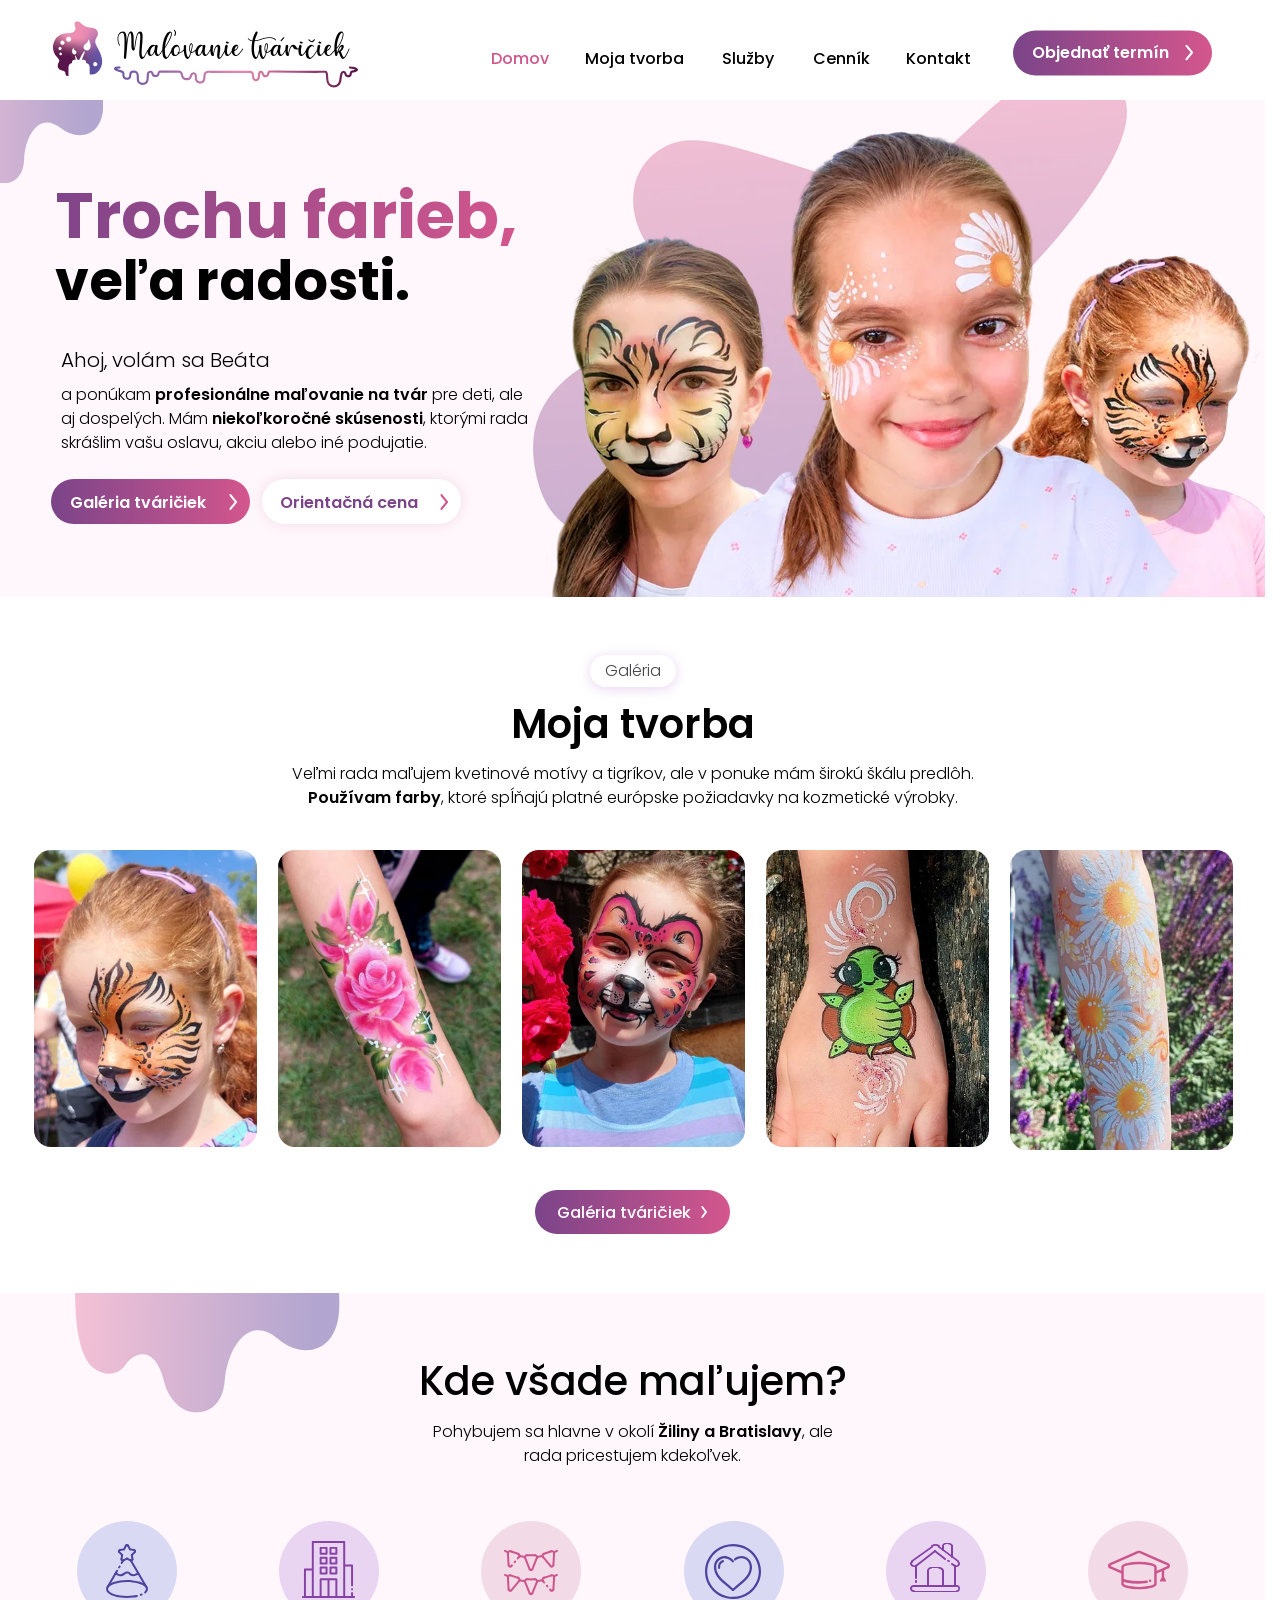
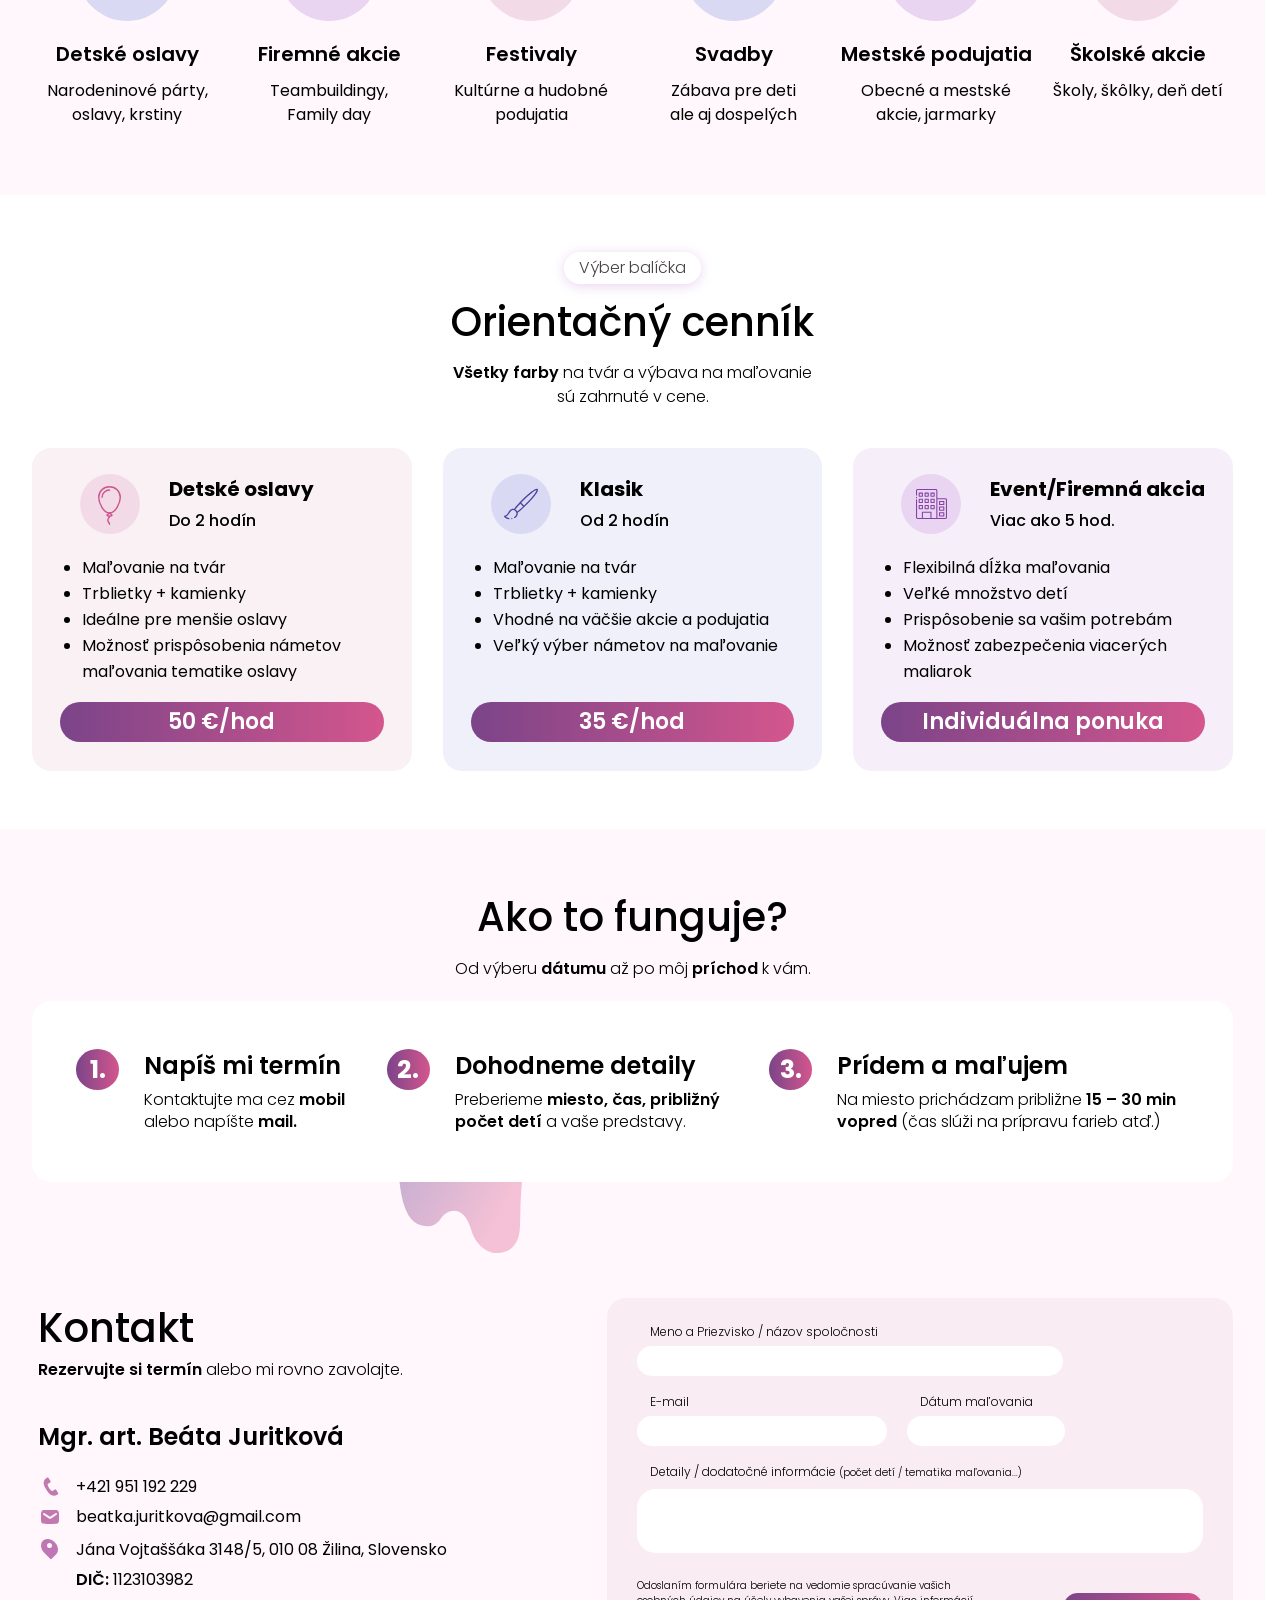
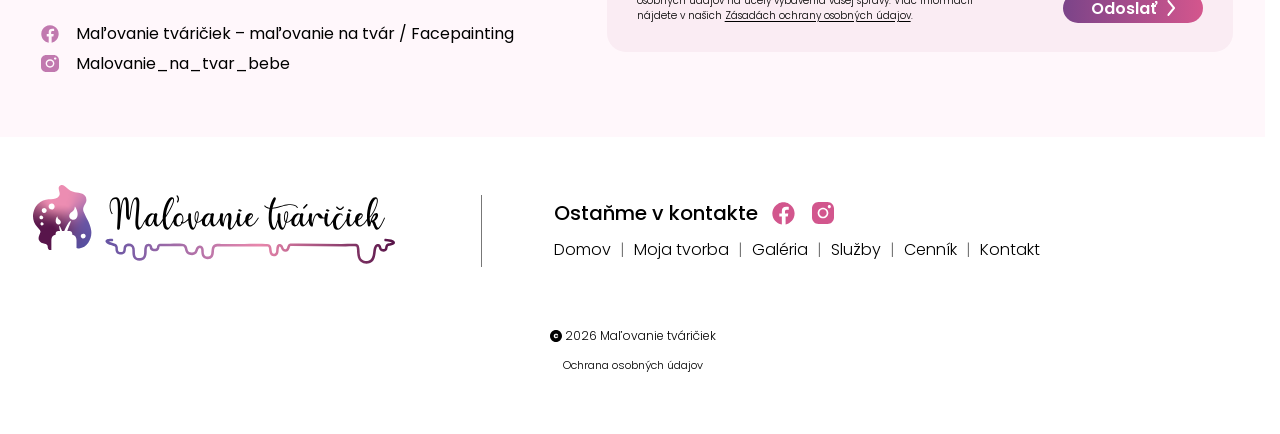
==== commit 6a46c26e: "Add lightbox arrow navigation and repair photo export edges" ====
--- a/index.html
+++ b/index.html
@@ -780,7 +780,7 @@
                   <h3>Napíš mi termín</h3>
                   <p>
                     Kontaktujte ma cez <strong>mobil</strong><br />
-                    alebo napíš <strong>mail.</strong>
+                    alebo napíšte <strong>mail.</strong>
                   </p>
                 </div>
               </li>
@@ -1097,6 +1097,12 @@
       >
         ×</button
       ><img class="lightbox-image" alt="" />
+      <button class="lightbox-nav lightbox-previous" type="button" aria-label="Predchádzajúca fotografia">
+        <span aria-hidden="true">‹</span>
+      </button>
+      <button class="lightbox-nav lightbox-next" type="button" aria-label="Nasledujúca fotografia">
+        <span aria-hidden="true">›</span>
+      </button>
       <p class="lightbox-error" role="status" hidden>
         Fotografiu sa nepodarilo načítať. Skús ju otvoriť znova.
       </p>
--- a/styles.css
+++ b/styles.css
@@ -825,6 +825,32 @@
 .lightbox-close:hover {
   background: #ffffff20;
 }
+.lightbox-nav {
+  position: absolute;
+  top: 50%;
+  transform: translateY(-50%);
+  display: flex;
+  align-items: center;
+  justify-content: center;
+  width: 44px;
+  height: 44px;
+  padding: 0 0 4px;
+  border: 0;
+  border-radius: 50%;
+  background: #100c16b3;
+  color: white;
+  font-size: 36px;
+  line-height: 1;
+}
+.lightbox-nav:hover {
+  background: #100c16e6;
+}
+.lightbox-previous {
+  left: 4px;
+}
+.lightbox-next {
+  right: 4px;
+}
 .lightbox-error {
   position: absolute;
   top: 100%;
@@ -1076,8 +1102,7 @@
   line-height: 55px;
 }
 .portfolio .section-heading p {
-  height: 47px;
-  max-width: 666px;
+  height: auto;
   margin-inline: auto;
 }
 .gallery-grid {
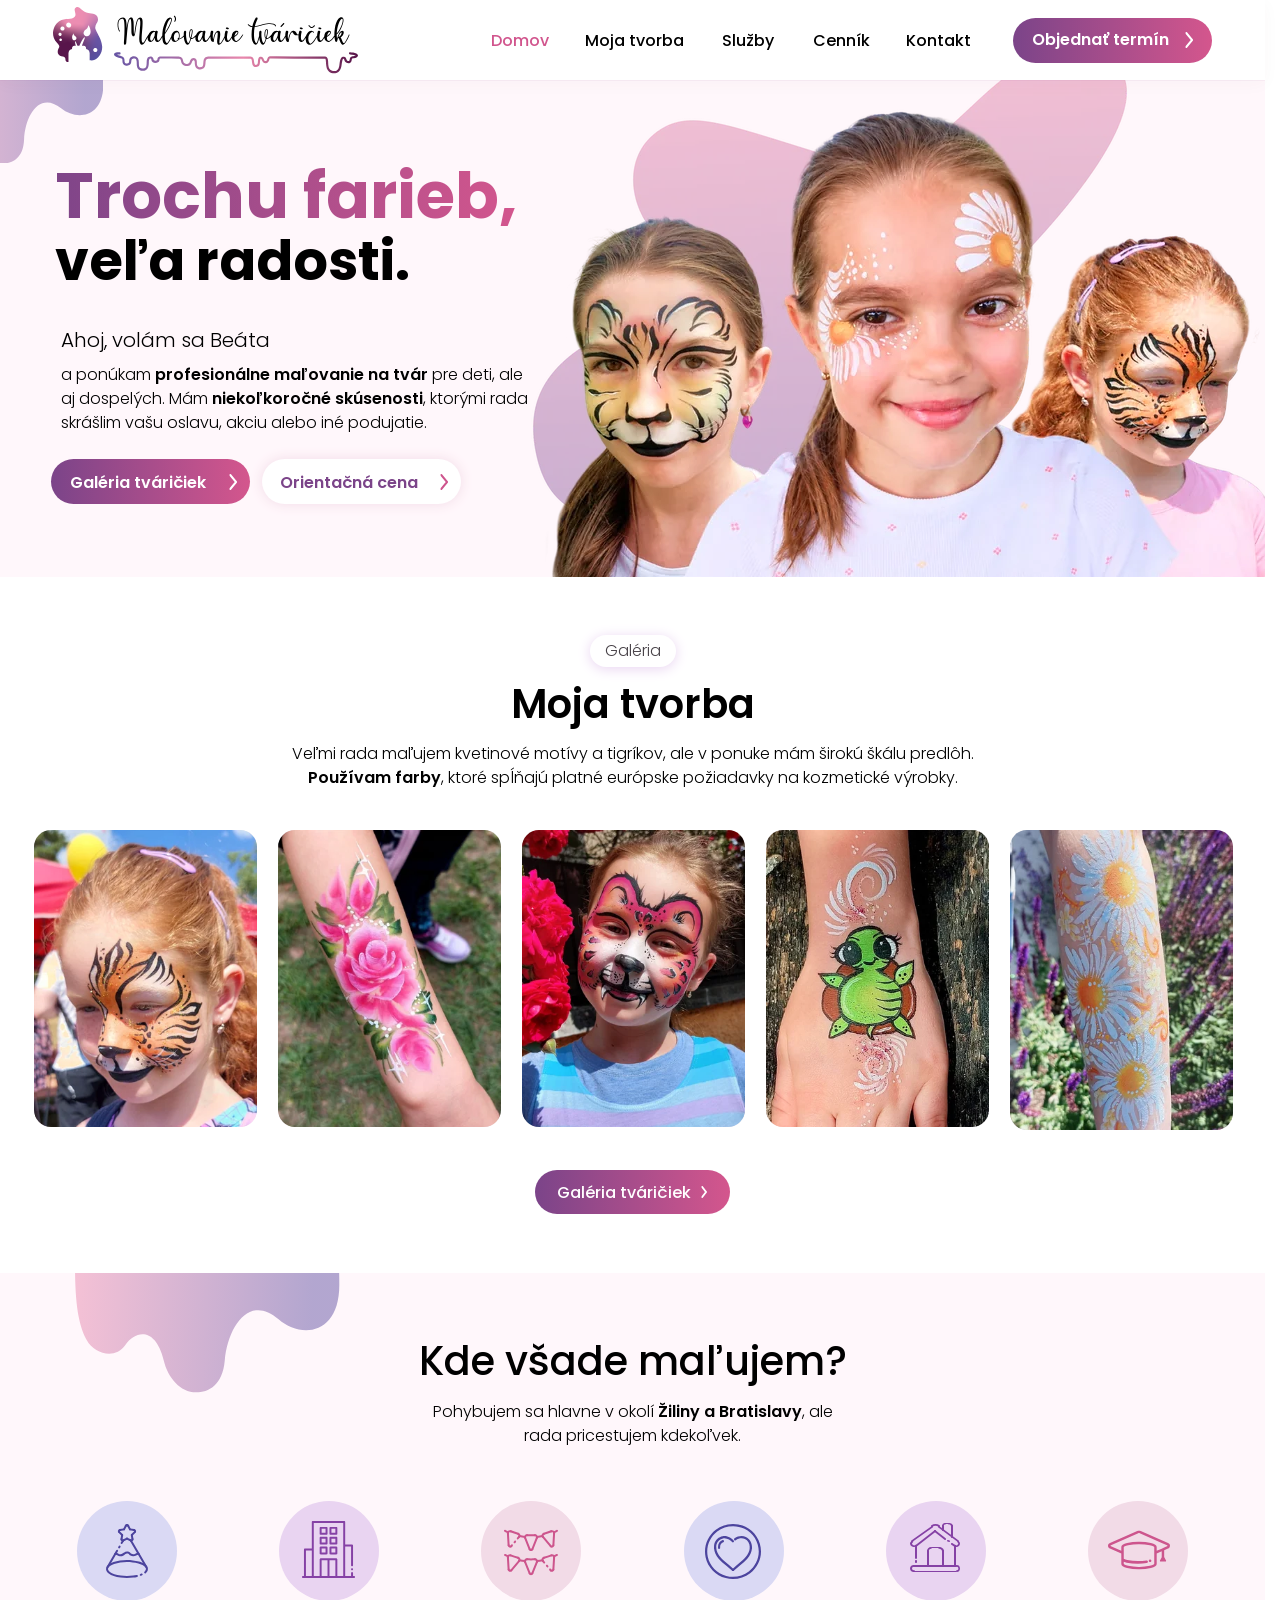
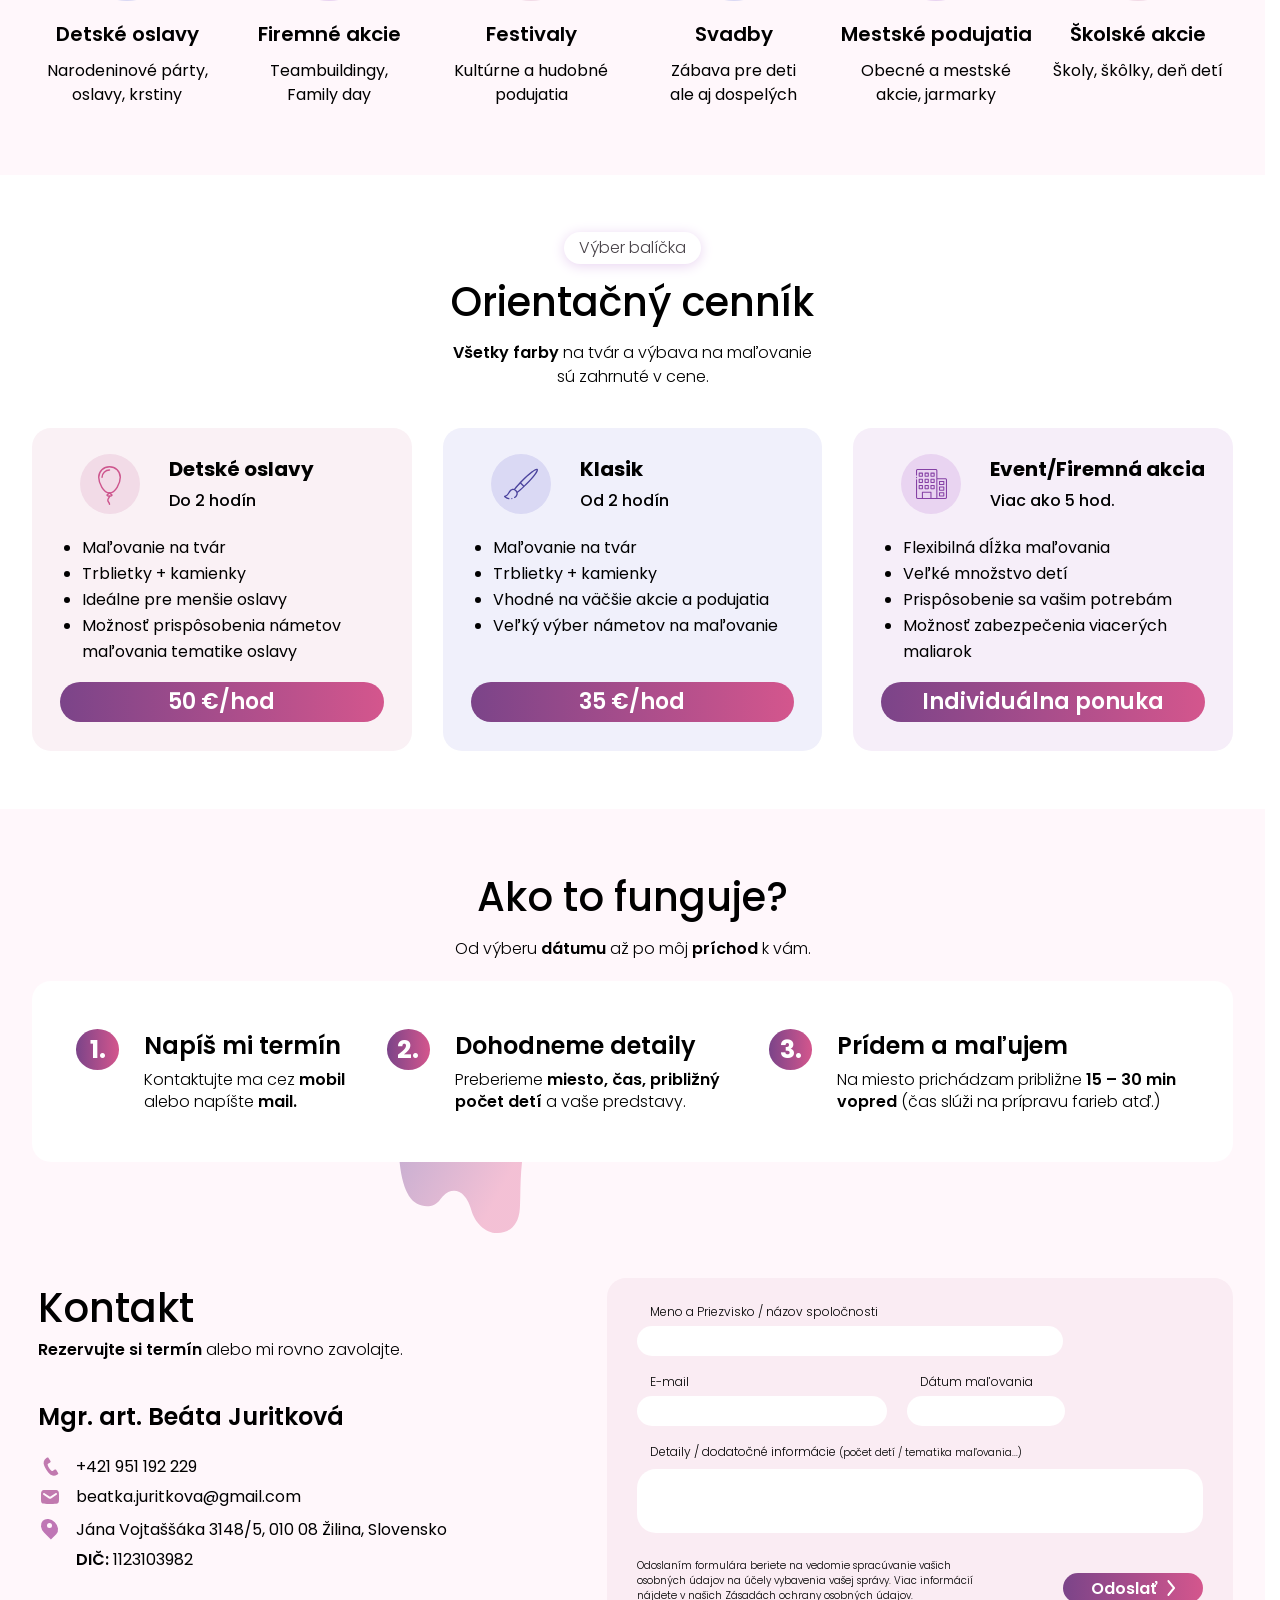
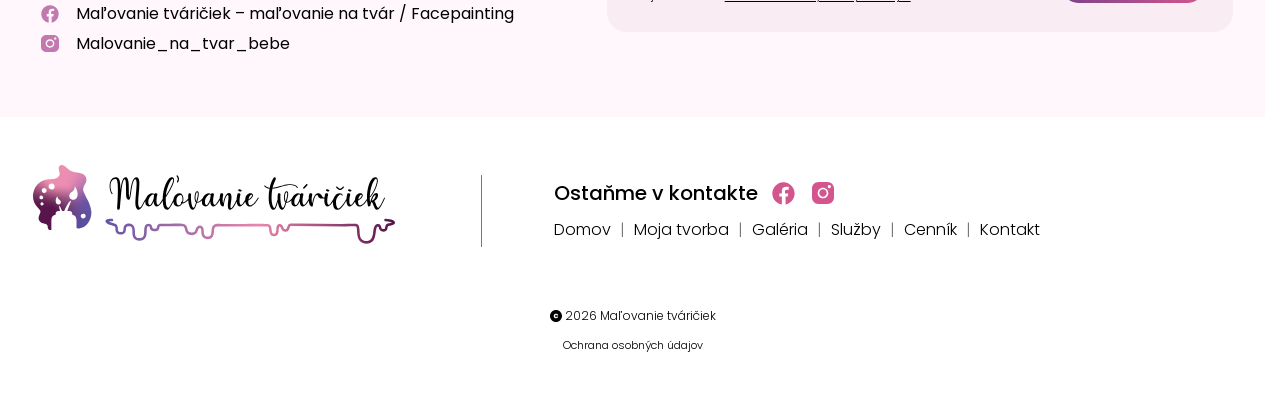
==== commit 501d1349: "Improve sticky navigation and subtle interactions" ====
--- a/index.html
+++ b/index.html
@@ -73,7 +73,7 @@
       <div class="container nav-wrap">
         <a
           class="brand"
-          href="index.html"
+          href="#main"
           aria-label="Maľovanie tváričiek – domov"
           ><img
             src="fotky-web/logo.svg"
@@ -90,7 +90,7 @@
           <span></span><span></span><span></span>
         </button>
         <nav class="main-nav" id="main-nav" aria-label="Hlavná navigácia">
-          <a aria-current="page" href="index.html">Domov</a
+          <a aria-current="location" href="#main">Domov</a
           ><a href="#tvorba">Moja tvorba</a><a href="#sluzby">Služby</a
           ><a href="#cennik">Cenník</a><a href="#kontakt">Kontakt</a>
         </nav>
@@ -1001,7 +1001,7 @@
       <div class="container footer-grid">
         <a
           class="footer-logo"
-          href="index.html"
+          href="#main"
           aria-label="Maľovanie tváričiek – domov"
           ><img
             src="fotky-web/logo.svg"
@@ -1066,7 +1066,7 @@
             ></a>
           </div>
           <nav aria-label="Navigácia v pätičke">
-            <a href="index.html">Domov</a
+            <a href="#main">Domov</a
             ><a href="index.html#tvorba">Moja tvorba</a
             ><a href="galeria.html">Galéria</a
             ><a href="index.html#sluzby">Služby</a
--- a/styles.css
+++ b/styles.css
@@ -24,6 +24,7 @@
   --blush: #fff7fb;
   --gradient: linear-gradient(100deg, #82448a, #d65394);
   --container: 1216px;
+  --header-height: 80px;
   --font: Poppins, system-ui, sans-serif;
 }
 * {
@@ -35,7 +36,7 @@
 html {
   scrollbar-gutter: stable;
   scroll-behavior: smooth;
-  scroll-padding-top: 24px;
+  scroll-padding-top: calc(var(--header-height) + 16px);
 }
 body {
   margin: 0;
@@ -229,10 +230,12 @@
 }
 /* Shared navigation and footer */
 .site-header {
-  height: 100px;
+  height: var(--header-height);
   background: white;
-  position: relative;
+  position: sticky;
+  top: 0;
   z-index: 10;
+  box-shadow: 0 1px 0 #85468c0d, 0 4px 16px #58344a08;
 }
 .nav-wrap {
   height: 100%;
@@ -259,9 +262,11 @@
   font-weight: 600;
   padding-block: 12px;
 }
-.main-nav a:hover,
+.main-nav a:hover {
+  color: #b83279;
+}
 .main-nav a[aria-current] {
-  color: #b83279;
+  color: #d1558d;
 }
 .nav-cta {
   white-space: nowrap;
@@ -1452,7 +1457,6 @@
   }
   .main-nav {
     gap: 30px;
-    transform: translateY(7.5px);
   }
   .main-nav a {
     font-size: 16px;
@@ -1477,19 +1481,14 @@
   .main-nav a:nth-child(5) {
     width: 68px;
   }
-  .main-nav a[aria-current] {
-    color: #000;
-  }
-  .main-nav a:first-child {
-    color: #d1558d;
-  }
   .brand {
-    transform: translateY(4.13px);
+    transform: none;
   }
   .nav-cta {
     width: 199px;
     height: 45px;
-    transform: translateY(2.5px);
+    position: relative;
+    top: 0;
     padding-inline: 20px;
   }
   .brand img {
@@ -1546,11 +1545,14 @@
   }
 }
 @media (max-width: 1099px) {
+  :root {
+    --header-height: 72px;
+  }
   h2 {
     font-size: 34px;
   }
   .site-header {
-    height: 86px;
+    height: var(--header-height);
   }
   .nav-wrap {
     padding: 0;
@@ -1578,7 +1580,7 @@
   .main-nav {
     display: none;
     position: absolute;
-    top: 86px;
+    top: 100%;
     left: 0;
     right: 0;
     margin: 0;
@@ -1588,6 +1590,10 @@
     flex-direction: column;
     align-items: stretch;
     gap: 0;
+    max-height: calc(100vh - var(--header-height));
+    max-height: calc(100dvh - var(--header-height));
+    overflow-y: auto;
+    overscroll-behavior: contain;
   }
   .main-nav.is-open {
     display: flex;
@@ -1722,6 +1728,9 @@
   }
 }
 @media (max-width: 699px) {
+  :root {
+    --header-height: 64px;
+  }
   .container {
     width: calc(100% - 32px);
   }
@@ -1729,7 +1738,7 @@
     font-size: 30px;
   }
   .site-header {
-    height: 78px;
+    height: var(--header-height);
   }
   .brand {
     width: 215px;
@@ -1738,7 +1747,7 @@
     display: none;
   }
   .main-nav {
-    top: 78px;
+    top: 100%;
     padding-inline: 24px;
   }
   .hero {
@@ -2023,6 +2032,32 @@
   .lightbox::backdrop {
     transition: none !important;
     animation: none !important;
+  }
+}
+
+/* These brief interaction effects intentionally run independently of OS animation
+   settings. Important overrides only the reduced-motion reset above. */
+.button .arrow,
+.see-all > span {
+  transition: transform 180ms ease-out !important;
+}
+.button:focus-visible .arrow,
+.see-all:focus-visible > span {
+  transform: translateX(3px);
+}
+.occasion .design-icon {
+  transition: transform 200ms ease-out !important;
+}
+.menu-toggle span {
+  transition: transform 180ms ease-out, opacity 180ms ease-out !important;
+}
+@media (hover: hover) and (pointer: fine) {
+  .button:not(:disabled):hover .arrow,
+  .see-all:hover > span {
+    transform: translateX(3px);
+  }
+  .occasion:hover .design-icon {
+    transform: translateY(-3px);
   }
 }
 
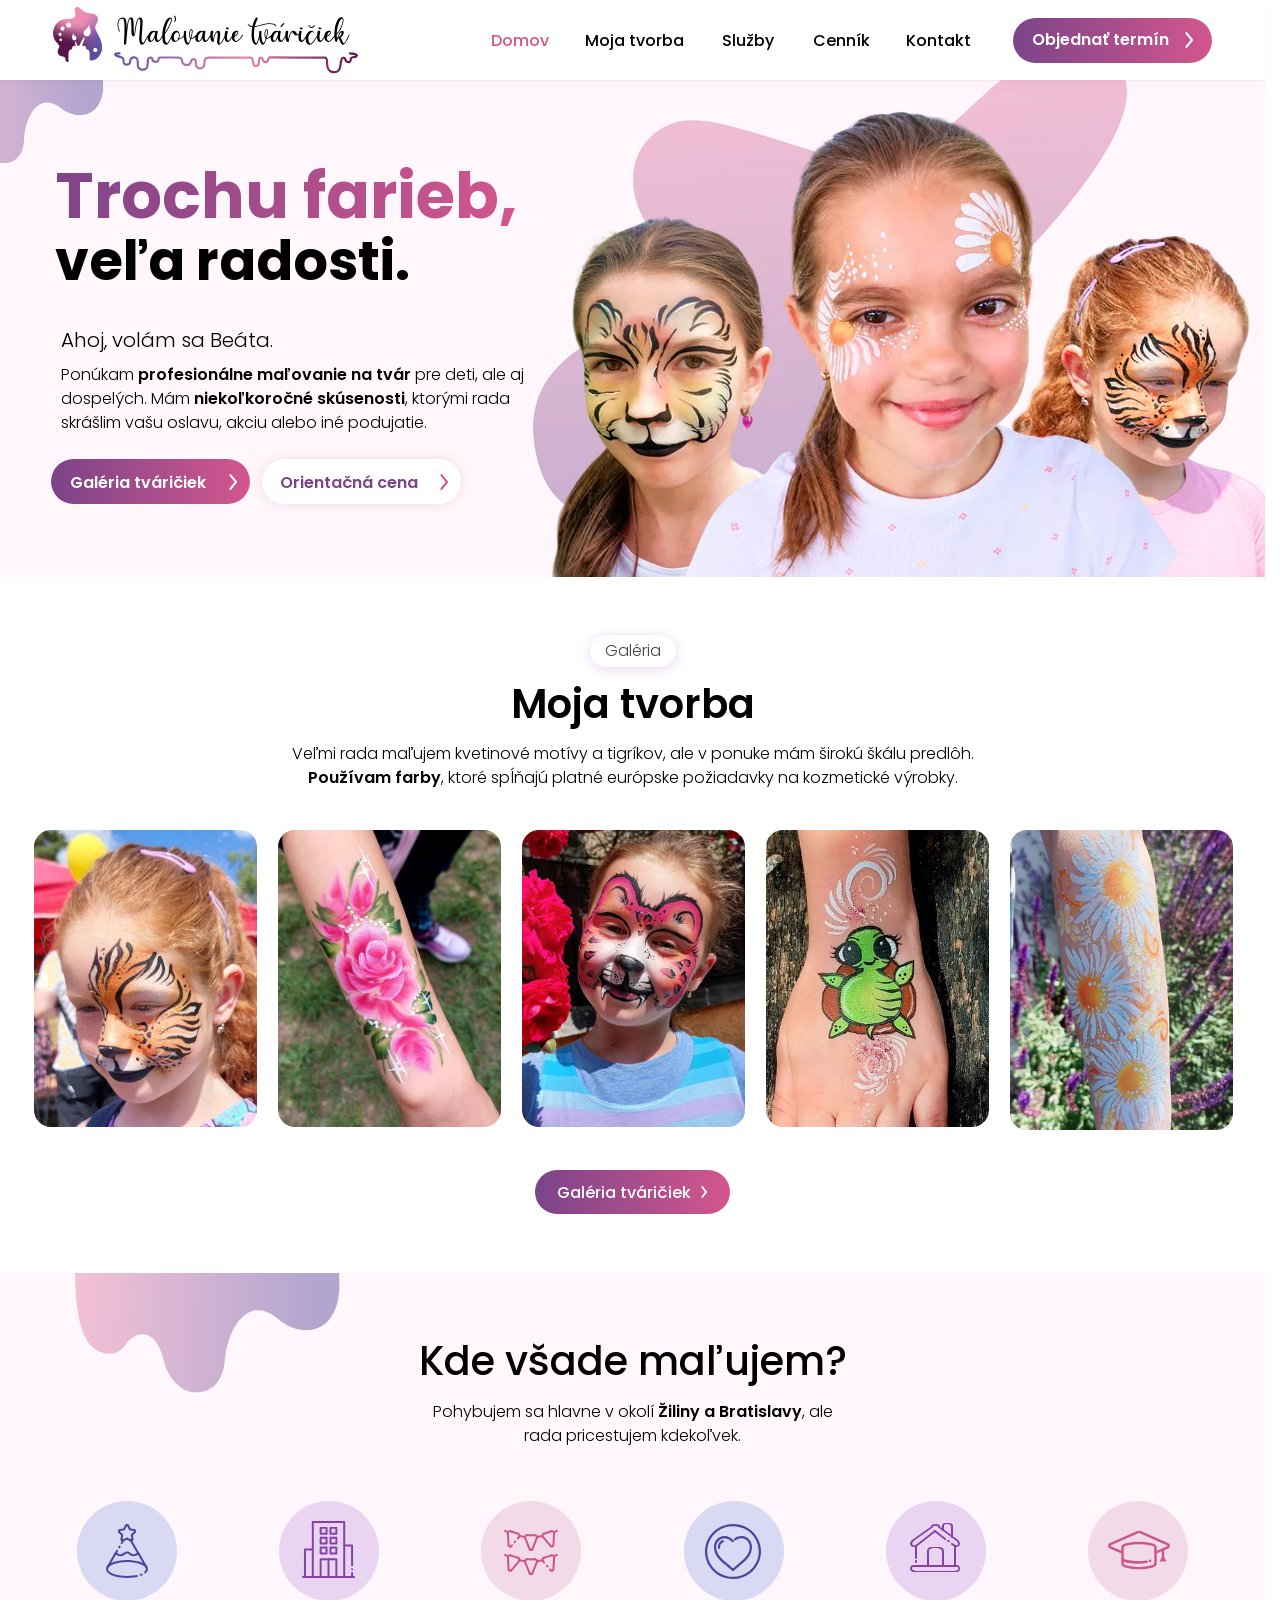
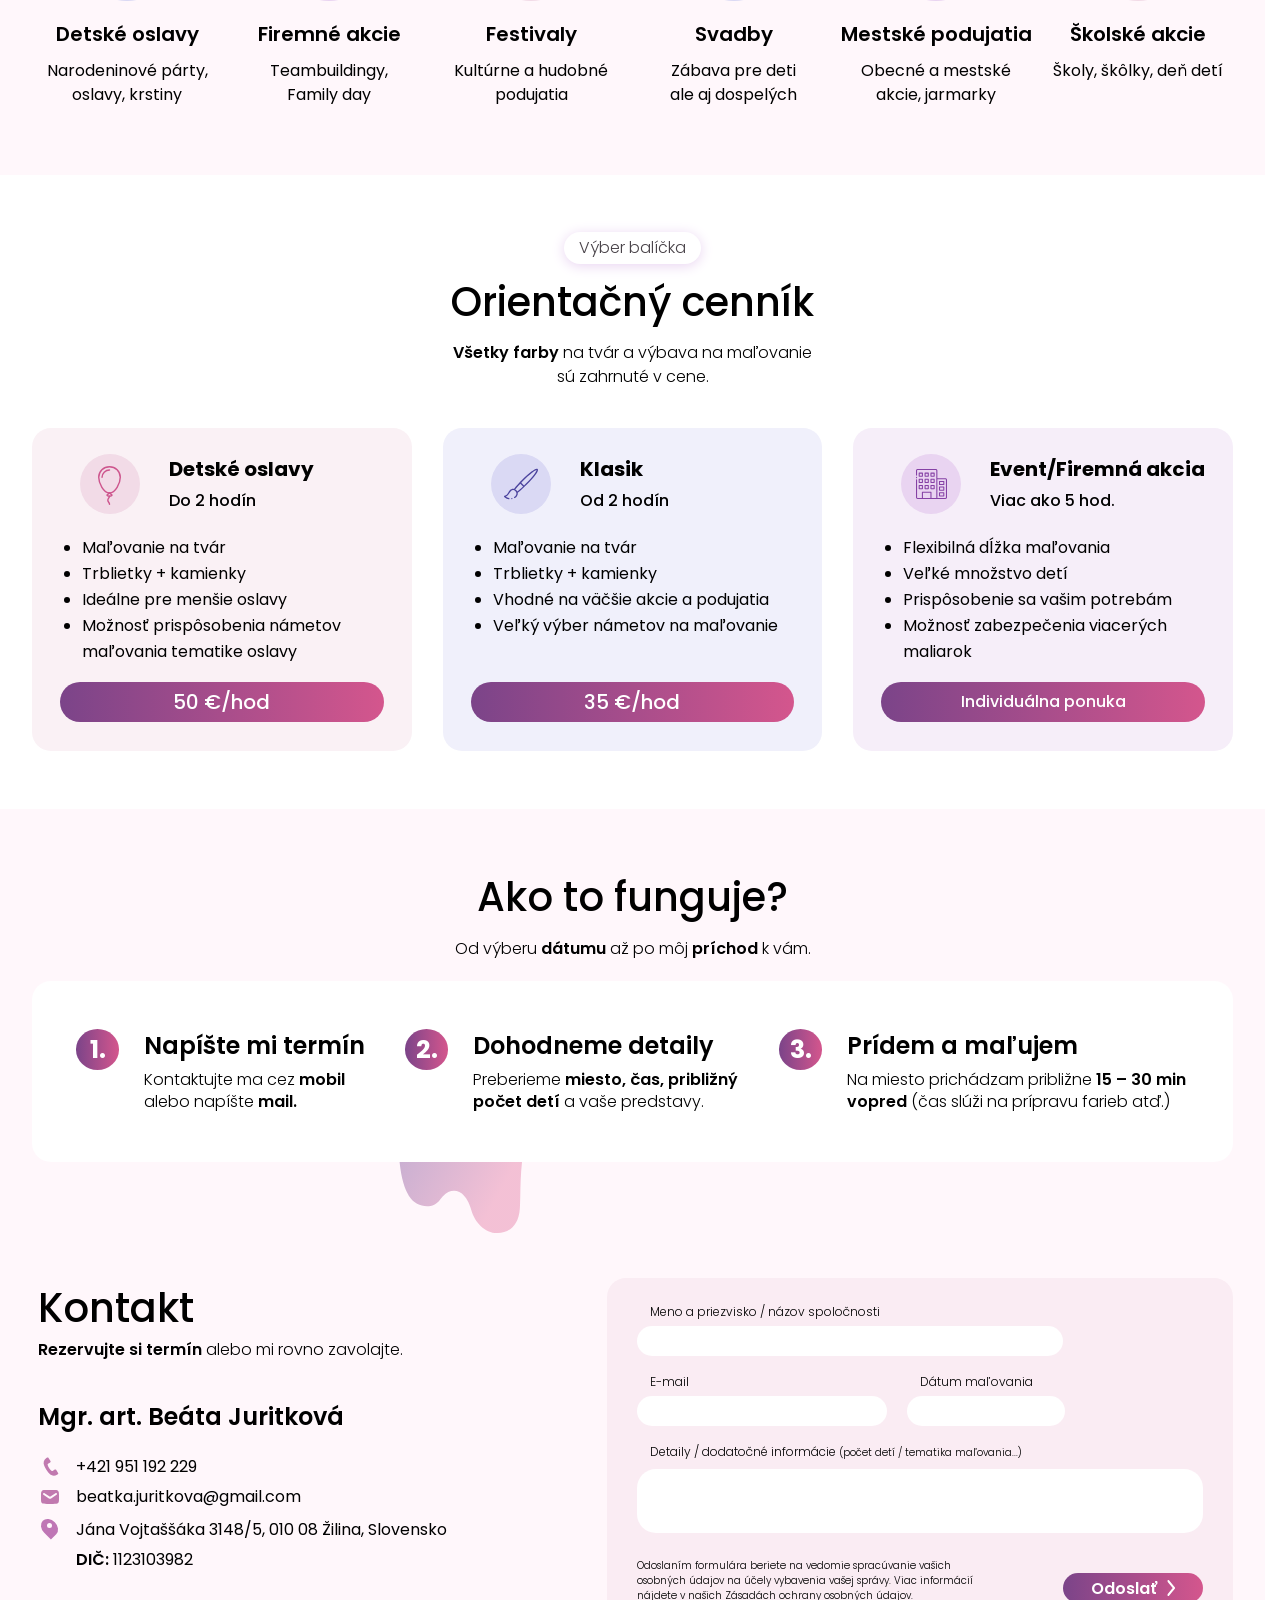
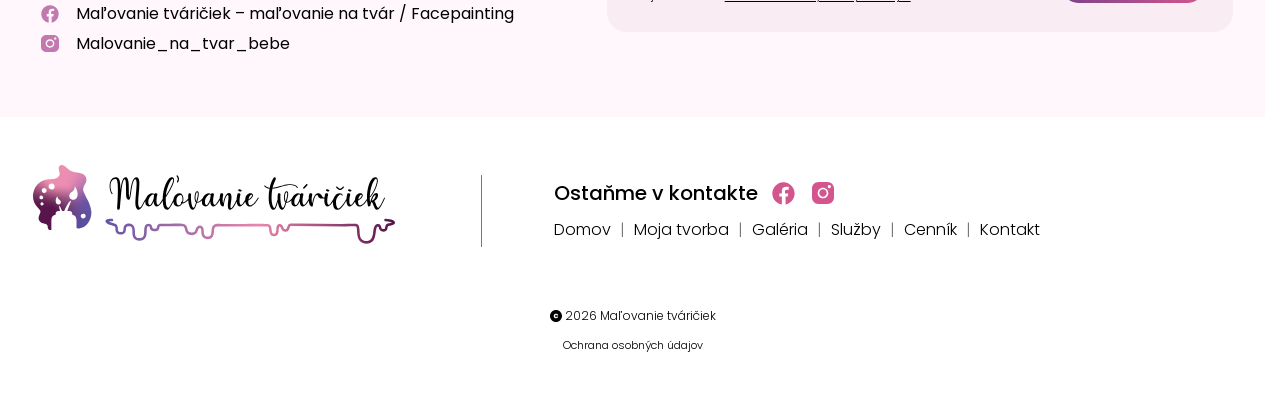
==== commit 8110e77d: "Refine website copy and typography from approved design" ====
--- a/index.html
+++ b/index.html
@@ -3,27 +3,27 @@
   <head>
     <meta charset="UTF-8" />
     <meta name="viewport" content="width=device-width, initial-scale=1" />
-    <title>Maľovanie tváričiek | Maľovanie na tvár s Beátou</title>
+    <title>Maľovanie tváričiek | Maľovanie na tvár | Facepainting</title>
     <meta
       name="description"
       content="Profesionálne maľovanie na tvár pre deti aj dospelých. Detské oslavy, svadby a podujatia v Žiline, Bratislave a okolí."
     />
     <meta name="theme-color" content="#fff7fb" />
-    <link rel="canonical" href="https://malovanie-tvariciek.pages.dev/" />
+    <link rel="canonical" href="https://malovanietvariciek.sk/" />
     <meta property="og:type" content="website" />
     <meta property="og:locale" content="sk_SK" />
     <meta
       property="og:title"
-      content="Maľovanie tváričiek | Maľovanie na tvár s Beátou"
+      content="Maľovanie tváričiek | Maľovanie na tvár | Facepainting"
     />
     <meta
       property="og:description"
       content="Profesionálne maľovanie na tvár pre deti aj dospelých. Detské oslavy, svadby a podujatia v Žiline, Bratislave a okolí."
     />
-    <meta property="og:url" content="https://malovanie-tvariciek.pages.dev/" />
+    <meta property="og:url" content="https://malovanietvariciek.sk/" />
     <meta
       property="og:image"
-      content="https://malovanie-tvariciek.pages.dev/fotky-web/social-preview.jpg"
+      content="https://malovanietvariciek.sk/fotky-web/social-preview.jpg"
     />
     <meta property="og:image:width" content="1200" />
     <meta property="og:image:height" content="630" />
@@ -68,12 +68,12 @@
     <script src="script.js" defer></script>
   </head>
   <body>
-    <a class="skip-link" href="#main">Preskočiť na obsah</a>
+    <a class="skip-link" href="#domov">Preskočiť na obsah</a>
     <header class="site-header">
       <div class="container nav-wrap">
         <a
           class="brand"
-          href="#main"
+          href="#domov"
           aria-label="Maľovanie tváričiek – domov"
           ><img
             src="fotky-web/logo.svg"
@@ -90,7 +90,7 @@
           <span></span><span></span><span></span>
         </button>
         <nav class="main-nav" id="main-nav" aria-label="Hlavná navigácia">
-          <a aria-current="location" href="#main">Domov</a
+          <a aria-current="location" href="#domov">Domov</a
           ><a href="#tvorba">Moja tvorba</a><a href="#sluzby">Služby</a
           ><a href="#cennik">Cenník</a><a href="#kontakt">Kontakt</a>
         </nav>
@@ -107,7 +107,7 @@
         ></a>
       </div>
     </header>
-    <main id="main">
+    <main id="domov">
       <section class="hero" aria-labelledby="hero-title">
         <span class="hero-ornament" aria-hidden="true">
           <img src="fotky-web/ozdoba-uvod.svg" width="167.615" height="189.003" alt="" />
@@ -137,9 +137,9 @@
             <h1 id="hero-title">
               <span>Trochu farieb,</span><br />veľa radosti.
             </h1>
-            <p class="intro">Ahoj, volám sa Beáta</p>
+            <p class="intro">Ahoj, volám sa Beáta.</p>
             <p>
-              a ponúkam <strong>profesionálne maľovanie na tvár</strong> pre
+              Ponúkam <strong>profesionálne maľovanie na tvár</strong> pre
               deti, ale aj dospelých. Mám
               <strong>niekoľkoročné skúsenosti</strong>, ktorými rada skrášlim
               vašu oslavu, akciu alebo iné podujatie.
@@ -777,7 +777,7 @@
               <li>
                 <span>1.</span>
                 <div>
-                  <h3>Napíš mi termín</h3>
+                  <h3>Napíšte mi termín</h3>
                   <p>
                     Kontaktujte ma cez <strong>mobil</strong><br />
                     alebo napíšte <strong>mail.</strong>
@@ -929,7 +929,7 @@
               /><input
                 type="hidden"
                 name="_url"
-                value="https://malovanietvariciek.pages.dev/#kontakt"
+                value="https://malovanietvariciek.sk/#kontakt"
               /><label class="form-honeypot" aria-hidden="true"
                 >Nechajte prázdne<input
                   type="text"
@@ -938,7 +938,7 @@
                   autocomplete="off" /></label
               ><label
                 ><span class="field-label"
-                  >Meno a Priezvisko / názov spoločnosti
+                  >Meno a priezvisko / názov spoločnosti
                   <span class="sr-only">(povinné)</span></span
                 ><input
                   type="text"
@@ -1001,7 +1001,7 @@
       <div class="container footer-grid">
         <a
           class="footer-logo"
-          href="#main"
+          href="#domov"
           aria-label="Maľovanie tváričiek – domov"
           ><img
             src="fotky-web/logo.svg"
@@ -1066,7 +1066,7 @@
             ></a>
           </div>
           <nav aria-label="Navigácia v pätičke">
-            <a href="#main">Domov</a
+            <a href="#domov">Domov</a
             ><a href="index.html#tvorba">Moja tvorba</a
             ><a href="galeria.html">Galéria</a
             ><a href="index.html#sluzby">Služby</a
@@ -1104,7 +1104,7 @@
         <span aria-hidden="true">›</span>
       </button>
       <p class="lightbox-error" role="status" hidden>
-        Fotografiu sa nepodarilo načítať. Skús ju otvoriť znova.
+        Fotografiu sa nepodarilo načítať. Skúste ju otvoriť znova.
       </p>
     </dialog>
     <script type="application/ld+json">
@@ -1113,7 +1113,7 @@
         "@type": "Service",
         "name": "Facepainting a maľovanie na tvár",
         "serviceType": "Maľovanie na tvár",
-        "url": "https://malovanie-tvariciek.pages.dev/",
+        "url": "https://malovanietvariciek.sk/",
         "areaServed": [
           { "@type": "City", "name": "Žilina" },
           { "@type": "City", "name": "Bratislava" }
--- a/styles.css
+++ b/styles.css
@@ -1196,9 +1196,13 @@
 .price-button {
   min-height: 40px;
   line-height: 30px;
-  font-size: 22px;
+  font-size: 20px;
+  font-weight: 500;
   padding: 5px 0;
   letter-spacing: 0;
+}
+.price-2 .price-button {
+  font-size: 16px;
 }
 .steps {
   padding: 58px 0 50px;
@@ -2458,10 +2462,15 @@
 .copyright .privacy-link { flex-basis: 100%; text-align: center; }
 .privacy-link:hover { text-decoration: underline; }
 .site-footer, .gallery-page .site-footer { padding-bottom: 60px; }
-.legal-main { min-height: 932px; padding: 60px 0 80px; }
+.legal-main { min-height: 697px; padding: 80px 0; }
 .legal-container { max-width: var(--container); }
-.legal-hero h1 { font-size: 24px; font-weight: 500; margin: 0 0 28px; }
-.legal-content section, .legal-hero p { max-width: 850px; }
+.legal-hero h1 { font-size: 24px; line-height: 1.5; font-weight: 600; margin: 0; }
+.legal-content section, .legal-hero p { max-width: 1000px; }
+.legal-hero p, .legal-content p { margin: 0; line-height: 1.5; }
+.legal-content section { margin-top: 32px; }
+.legal-content h2 { font-size: 20px; line-height: 1.5; font-weight: 600; margin: 0 0 2px; }
+.legal-content a { color: var(--ink); text-decoration: underline; text-underline-offset: 2px; }
+.legal-content a[href^="tel:"] { white-space: nowrap; }
 @media (min-width: 1100px) {
   .footer-links nav { font-size: 16px; flex-wrap: wrap; }
   .footer-links nav a + a::before { padding-inline: 9px; }
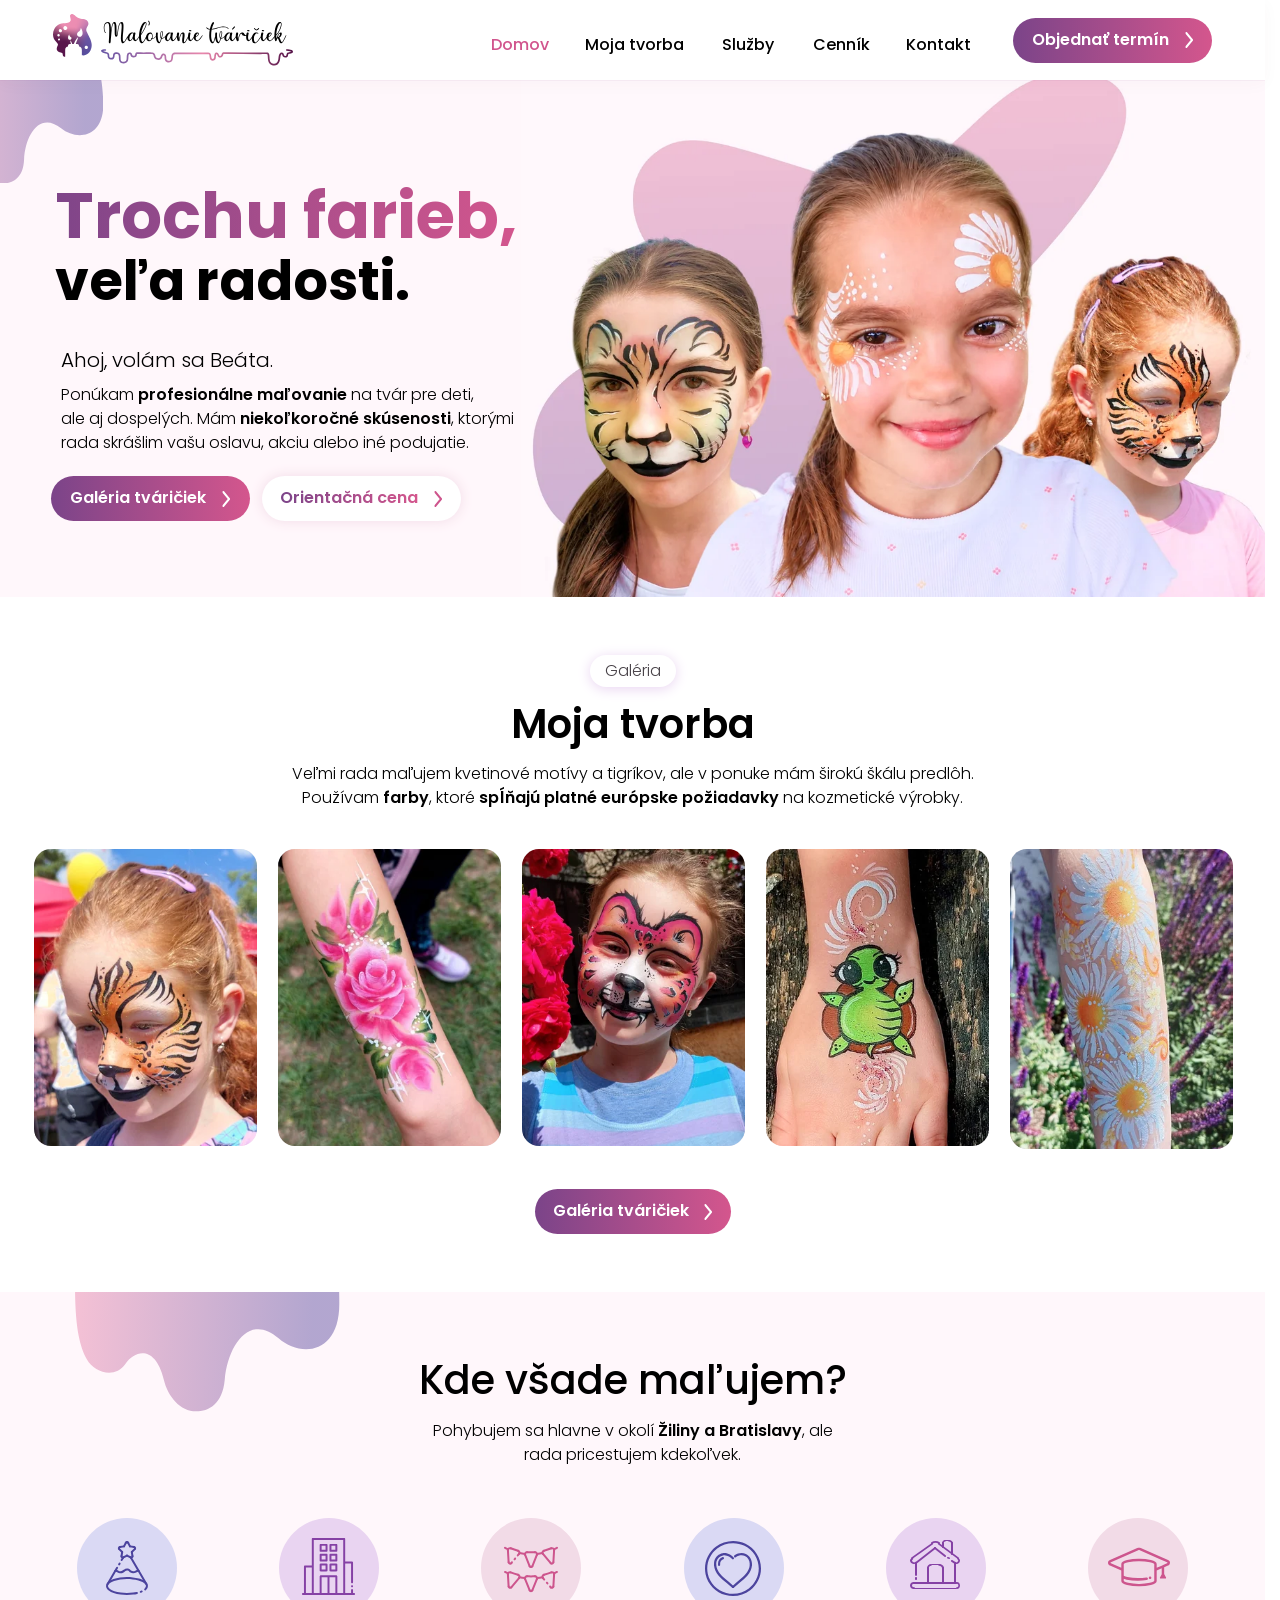
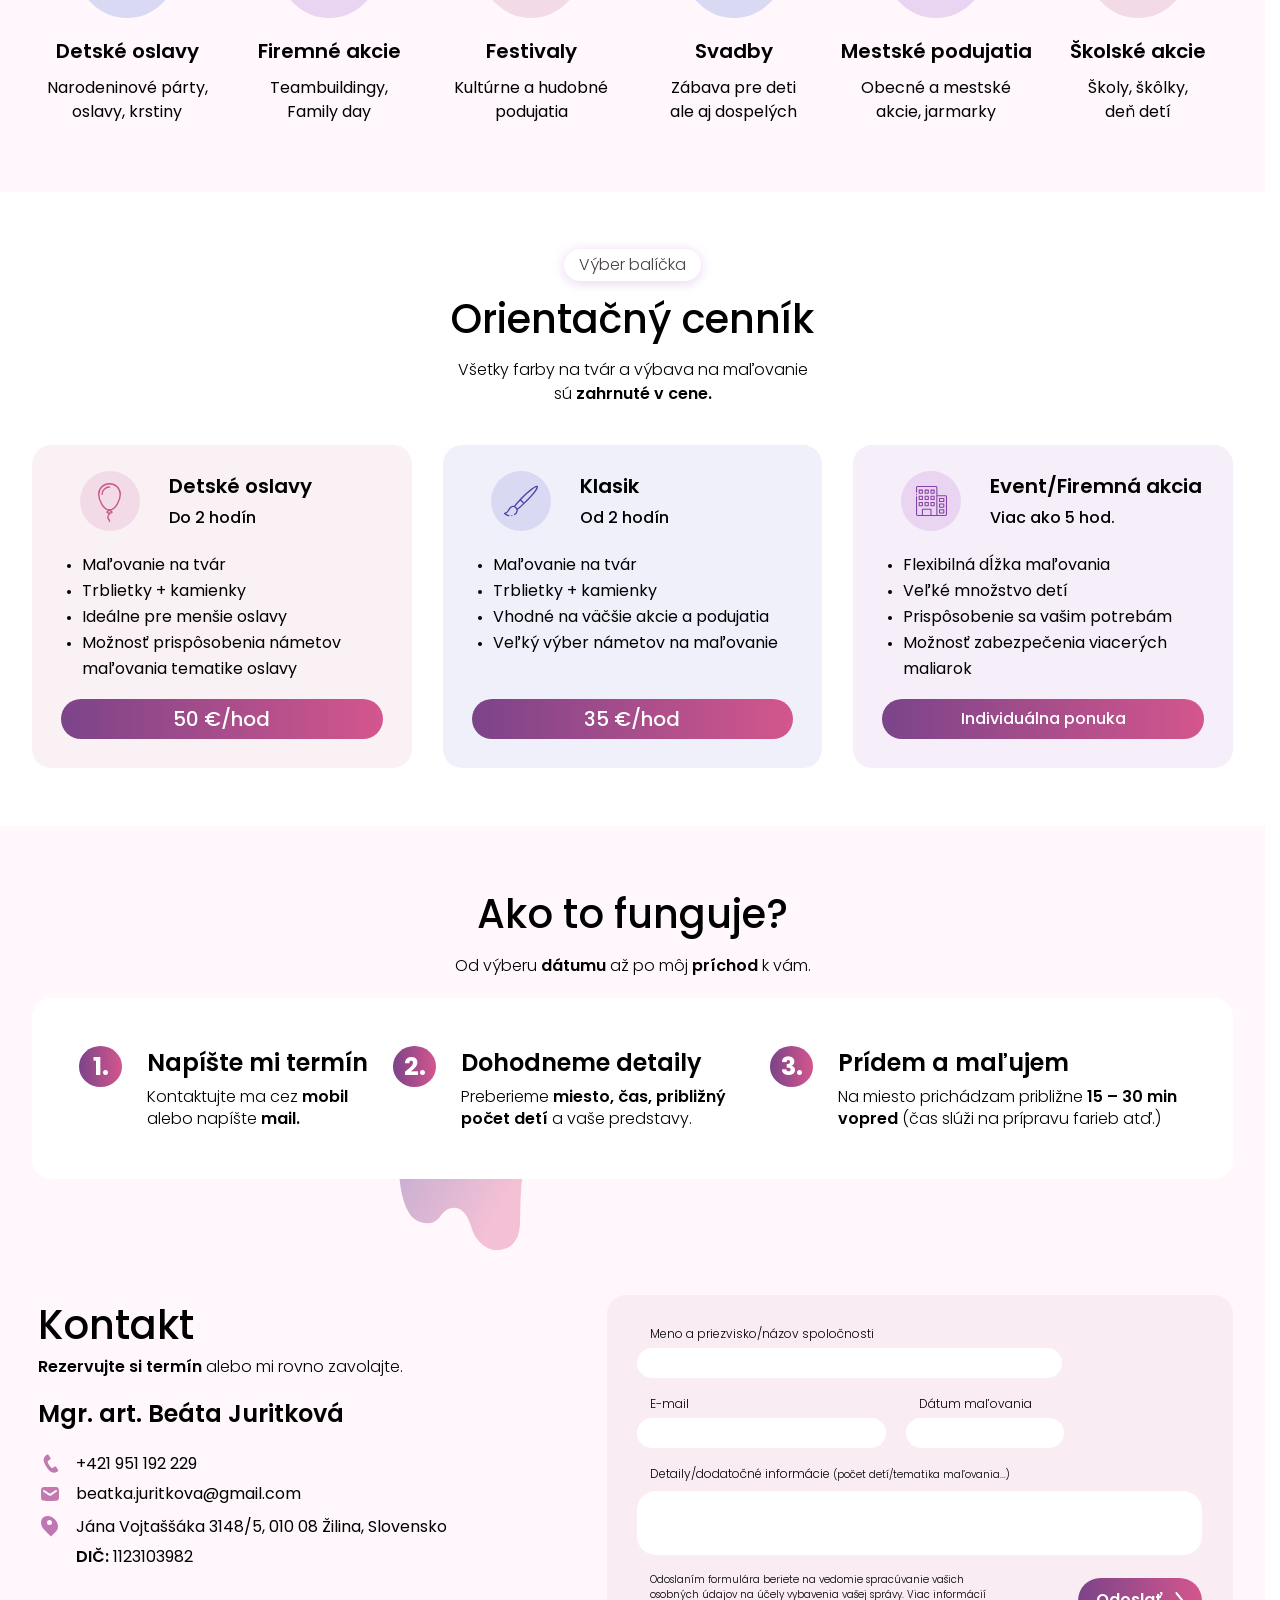
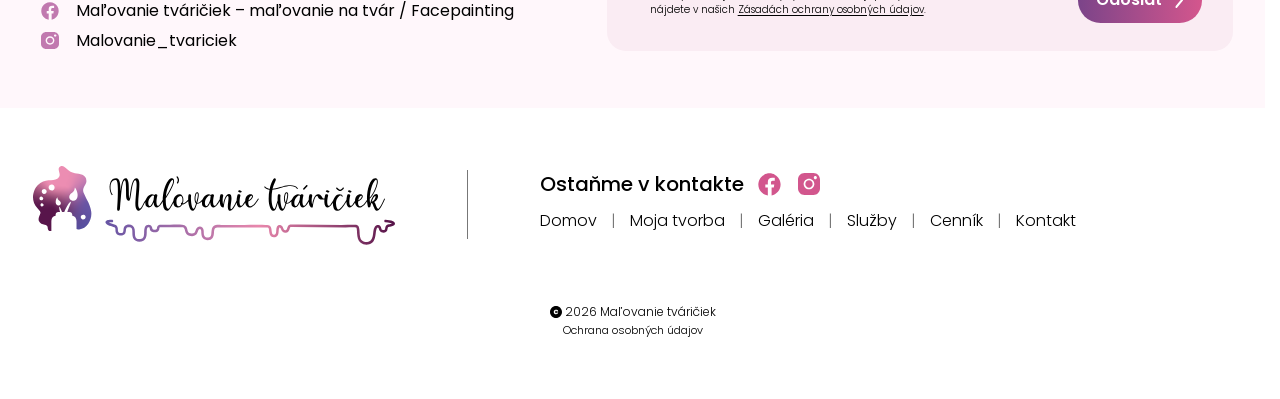
==== commit 2f2fa641: "Align website layout with approved Figma design" ====
--- a/index.html
+++ b/index.html
@@ -67,7 +67,7 @@
     <link rel="stylesheet" href="styles.css" />
     <script src="script.js" defer></script>
   </head>
-  <body>
+  <body class="home-page">
     <a class="skip-link" href="#domov">Preskočiť na obsah</a>
     <header class="site-header">
       <div class="container nav-wrap">
@@ -113,7 +113,8 @@
           <img src="fotky-web/ozdoba-uvod.svg" width="167.615" height="189.003" alt="" />
         </span>
         <picture class="hero-art"
-          ><source
+          ><source media="(min-width: 1280px)" srcset="fotky-web/uvod-figma-desktop.webp" />
+          <source
             media="(max-width: 1279px)"
             srcset="
               fotky-web/uvod-mobil-480.webp 480w,
@@ -139,10 +140,9 @@
             </h1>
             <p class="intro">Ahoj, volám sa Beáta.</p>
             <p>
-              Ponúkam <strong>profesionálne maľovanie na tvár</strong> pre
-              deti, ale aj dospelých. Mám
-              <strong>niekoľkoročné skúsenosti</strong>, ktorými rada skrášlim
-              vašu oslavu, akciu alebo iné podujatie.
+              Ponúkam <strong>profesionálne maľovanie</strong> na tvár pre deti,<br class="hero-line-break" />
+              ale aj dospelých. Mám <strong>niekoľkoročné skúsenosti</strong>, ktorými<br class="hero-line-break" />
+              rada skrášlim vašu oslavu, akciu alebo iné podujatie.
             </p>
             <div class="hero-actions">
               <a class="button" href="galeria.html"
@@ -186,7 +186,7 @@
             <p>
               Veľmi rada maľujem kvetinové motívy a tigríkov, ale v ponuke mám
               širokú škálu predlôh.<br />
-              <strong>Používam farby</strong>, ktoré spĺňajú platné európske požiadavky na kozmetické výrobky.
+              Používam <strong>farby</strong>, ktoré <strong>spĺňajú platné európske požiadavky</strong> na kozmetické výrobky.
             </p>
           </div>
           <div class="gallery-grid">
@@ -305,15 +305,14 @@
               />
             </button>
           </div>
-          <a class="text-link see-all" href="galeria.html"
+          <a class="button see-all" href="galeria.html"
             >Galéria tváričiek
-            <span aria-hidden="true"
+            <span class="arrow" aria-hidden="true"
               ><img
-                src="fotky-web/figma/c85bc.svg"
+                src="fotky-web/figma/f15f8.svg"
                 alt=""
-                width="6.28066"
-                height="12.0001"
-                data-figma-node="11292:512"
+                width="8.3171"
+                height="16"
                 style="left: 0px; top: 0px; transform: scaleX(-1)" /></span
           ></a>
         </div>
@@ -632,7 +631,7 @@
                     style="left: 0px; top: 0px" /></span
               ></span>
               <h3>Školské akcie</h3>
-              <p>Školy, škôlky, deň detí</p>
+              <p>Školy, škôlky,<br />deň detí</p>
             </article>
           </div>
         </div>
@@ -647,8 +646,8 @@
             <span class="pill">Výber balíčka</span>
             <h2 id="pricing-title">Orientačný cenník</h2>
             <p>
-              <strong>Všetky farby</strong> na tvár a výbava na maľovanie<br />
-              sú zahrnuté v cene.
+              Všetky farby na tvár a výbava na maľovanie<br />
+              sú <strong>zahrnuté v cene.</strong>
             </p>
           </div>
           <div class="pricing-grid">
@@ -884,7 +883,7 @@
                 </li>
                 <li>
                   <a
-                    href="https://www.instagram.com/malovanie_na_tvar_bebe/"
+                    href="https://www.instagram.com/malovanie_tvariciek/"
                     target="_blank"
                     rel="noopener noreferrer"
                     ><span
@@ -904,7 +903,7 @@
                             left: 1.96875px;
                             top: 1.96875px;
                           " /></span></span
-                    >Malovanie_na_tvar_bebe<span class="sr-only">
+                    >Malovanie_tvariciek<span class="sr-only">
                       (nová karta)</span
                     ></a
                   >
@@ -938,7 +937,7 @@
                   autocomplete="off" /></label
               ><label
                 ><span class="field-label"
-                  >Meno a priezvisko / názov spoločnosti
+                  >Meno a priezvisko/názov spoločnosti
                   <span class="sr-only">(povinné)</span></span
                 ><input
                   type="text"
@@ -964,9 +963,9 @@
               </div>
               <label
                 ><span class="field-label"
-                  >Detaily / dodatočné informácie
+                  >Detaily/dodatočné informácie
                   <span class="label-detail"
-                    >(počet detí / tematika maľovania...)</span
+                    >(počet detí/tematika maľovania...)</span
                   ></span
                 ><textarea name="Sprava" rows="3" maxlength="5000"></textarea>
               </label>
@@ -1039,7 +1038,7 @@
                     data-figma-node="11292:474"
                     style="left: 0px; top: 0px" /></span></span></a
             ><a
-              href="https://www.instagram.com/malovanie_na_tvar_bebe/"
+              href="https://www.instagram.com/malovanie_tvariciek/"
               target="_blank"
               rel="noopener noreferrer"
               aria-label="Instagram – otvorí sa v novej karte"
--- a/styles.css
+++ b/styles.css
@@ -35,7 +35,6 @@
 }
 html {
   scrollbar-gutter: stable;
-  scroll-behavior: smooth;
   scroll-padding-top: calc(var(--header-height) + 16px);
 }
 body {
@@ -194,19 +193,6 @@
   color: var(--purple);
   box-shadow: 0 1px 12px #a76b9d18;
 }
-.text-link {
-  color: #a82f6a;
-  font-weight: 600;
-  display: inline-flex;
-  align-items: center;
-  justify-content: center;
-  gap: 10px;
-  min-height: 44px;
-}
-.text-link span {
-  font-size: 28px;
-  font-weight: 400;
-}
 .pill {
   display: inline-block;
   background: white;
@@ -404,9 +390,6 @@
   display: flex;
   gap: 14px;
   margin-top: 24px;
-}
-.hero-actions .button {
-  padding-inline: 22px;
 }
 .portfolio {
   padding: 58px 0 48px;
@@ -563,11 +546,8 @@
 }
 .price-button {
   width: 100%;
-  min-height: 40px;
   margin-top: auto;
-  padding: 5px 8px;
-  font-size: 23px;
-  letter-spacing: -0.02em;
+  padding-inline: 8px;
 }
 .lower-page {
   position: relative;
@@ -729,12 +709,6 @@
   text-decoration: underline;
   text-underline-offset: 2px;
 }
-.button-submit {
-  font-size: 14px;
-  min-height: 36px;
-  padding: 6px 18px;
-  gap: 8px;
-}
 .form-status {
   font-size: 14px;
   line-height: 1.5;
@@ -785,19 +759,14 @@
   max-height: none;
   overflow: visible;
 }
-.lightbox[open] {
-  animation: photo-enter 160ms ease-out;
-}
 .lightbox::backdrop {
   background: #100c16d9;
-  animation: photo-backdrop 160ms ease-out;
 }
 .lightbox-image {
   max-width: 100%;
   border-radius: 10px;
   object-fit: contain;
   opacity: 1;
-  transition: opacity 140ms ease-out;
 }
 .lightbox[aria-busy="true"] .lightbox-image {
   opacity: 0;
@@ -812,7 +781,6 @@
   border: 2px solid #ffffff55;
   border-top-color: #fff;
   border-radius: 50%;
-  animation: photo-loading 700ms linear infinite;
 }
 .lightbox-close {
   position: absolute;
@@ -866,29 +834,6 @@
   font-size: 12px;
   text-align: center;
 }
-@keyframes photo-enter {
-  from {
-    opacity: 0;
-    transform: translateY(4px);
-  }
-  to {
-    opacity: 1;
-    transform: translateY(0);
-  }
-}
-@keyframes photo-backdrop {
-  from {
-    background: #100c1600;
-  }
-  to {
-    background: #100c16d9;
-  }
-}
-@keyframes photo-loading {
-  to {
-    transform: rotate(360deg);
-  }
-}
 /* Privacy document */
 .legal-page .header-logo {
   width: 305px;
@@ -1008,16 +953,9 @@
   font-size: 0;
   line-height: 0;
 }
-.arrow img,
-.see-all span img {
+.arrow img {
   position: absolute;
   max-width: none;
-}
-.see-all span {
-  position: relative;
-  display: block;
-  width: 6.28066px;
-  height: 12.0001px;
 }
 .design-icon,
 .price-icon,
@@ -1088,13 +1026,18 @@
   margin: 24px 0 0 -10px;
   gap: 12px;
 }
-.hero-actions .button {
-  width: 199px;
-  padding: 9px 13px;
-  gap: 20px;
-}
 .hero-actions .button-white {
   box-shadow: 0 0 12.6px #f2dbe7;
+}
+.hero-actions .button-white .button-label {
+  background: var(--gradient);
+  background-clip: text;
+  color: transparent;
+}
+@media (forced-colors: active) {
+  .hero-actions .button-white .button-label {
+    color: inherit;
+  }
 }
 .portfolio {
   padding: 58px 0 59px;
@@ -1131,10 +1074,10 @@
 }
 .see-all {
   margin-top: 40px;
-  min-height: 25px;
-  line-height: 25px;
-  font-weight: 500;
-  color: #d1558d;
+  width: 196px;
+  max-width: 100%;
+  gap: 15px;
+  padding-inline: 12px;
 }
 .services {
   padding: 60px 0 61px;
@@ -1179,7 +1122,7 @@
 .price-heading h3 {
   font-size: 20px;
   line-height: 29px;
-  font-weight: 700;
+  font-weight: 600;
   margin-bottom: 5px;
   white-space: nowrap;
 }
@@ -1199,7 +1142,6 @@
   font-size: 20px;
   font-weight: 500;
   padding: 5px 0;
-  letter-spacing: 0;
 }
 .price-2 .price-button {
   font-size: 16px;
@@ -1326,15 +1268,6 @@
 .form-bottom {
   justify-content: flex-end;
   min-width: 0;
-}
-.button-submit {
-  width: 116px;
-  height: 30px;
-  min-height: 30px;
-  padding: 2px 13px;
-  font-size: 16px;
-  line-height: 25px;
-  gap: 10px;
 }
 .form-status:not([hidden]) {
   position: relative;
@@ -1645,10 +1578,6 @@
     gap: 10px;
     flex-wrap: wrap;
   }
-  .hero-actions .button {
-    font-size: 13px;
-    min-height: 44px;
-  }
   .gallery-grid {
     grid-template-columns: repeat(3, minmax(0, 1fr));
     gap: 24px;
@@ -1785,10 +1714,6 @@
   .hero-actions {
     gap: 12px;
     margin-top: 22px;
-  }
-  .hero-actions .button {
-    font-size: 13px;
-    padding-inline: 17px;
   }
   .hero-art {
     position: relative;
@@ -1951,9 +1876,6 @@
     grid-template-columns: 1fr;
     gap: 17px;
   }
-  .button-submit {
-    min-height: 44px;
-  }
   .form-note {
     font-size: 10px;
   }
@@ -2026,42 +1948,25 @@
     font-size: 23px;
   }
 }
-@media (prefers-reduced-motion: reduce) {
-  html {
-    scroll-behavior: auto;
-  }
-  *,
-  *:before,
-  *:after,
-  .lightbox::backdrop {
-    transition: none !important;
-    animation: none !important;
-  }
-}
-
-/* These brief interaction effects intentionally run independently of OS animation
-   settings. Important overrides only the reduced-motion reset above. */
-.button .arrow,
-.see-all > span {
-  transition: transform 180ms ease-out !important;
-}
-.button:focus-visible .arrow,
-.see-all:focus-visible > span {
+.price-card.is-visible {
+  animation: price-card-highlight 480ms ease-out;
+}
+@keyframes price-card-highlight {
+  from { box-shadow: inset 0 0 0 2px #85468c35; }
+  to { box-shadow: inset 0 0 0 2px transparent; }
+}
+.button .arrow {
+  transition: transform 180ms ease-out;
+}
+.button:focus-visible .arrow {
   transform: translateX(3px);
 }
-.occasion .design-icon {
-  transition: transform 200ms ease-out !important;
-}
 .menu-toggle span {
-  transition: transform 180ms ease-out, opacity 180ms ease-out !important;
+  transition: transform 180ms ease-out, opacity 180ms ease-out;
 }
 @media (hover: hover) and (pointer: fine) {
-  .button:not(:disabled):hover .arrow,
-  .see-all:hover > span {
+  .button:not(:disabled):hover .arrow {
     transform: translateX(3px);
-  }
-  .occasion:hover .design-icon {
-    transform: translateY(-3px);
   }
 }
 
@@ -2174,9 +2079,6 @@
   }
   .hero-actions {
     margin: 24px 0 0;
-  }
-  .hero-actions .button {
-    width: auto;
   }
   .portfolio .section-heading p,
   .services .section-heading p {
@@ -2315,10 +2217,6 @@
   .booking-form .field-label {
     white-space: normal;
   }
-  .button-submit {
-    height: 44px;
-    min-height: 44px;
-  }
   .footer-logo {
     width: 290px;
     height: 64px;
@@ -2374,16 +2272,44 @@
 }
 /* Updated desktop export; keep the established responsive layout below 1100px. */
 .hero-ornament { display: none; }
+.hero-line-break { display: none; }
 @media (min-width: 1280px) {
-  /* Keep the edge ornament independent of the responsive photo composition.
-     The original ornament remains baked into legacy WebP variants, so clip
-     their otherwise empty left portion without touching the photographs. */
-  .hero-art { clip-path: inset(0 0 0 35%); }
+  .hero { height: 517px; }
+  .hero-inner { padding-top: 105px; }
+  .hero-line-break { display: initial; }
+  .nav-wrap .brand img {
+    width: 240px;
+    height: auto;
+  }
+  .main-nav { margin-top: 8px; }
+  .portfolio { padding-bottom: 58px; }
+  .portfolio .section-heading { margin-bottom: 39px; }
+  .services { padding-bottom: 61px; }
+  .occasion-grid { margin-top: 52px; }
+  .price-card li::marker { font-size: 12px; }
+  .price-button {
+    width: auto;
+    margin-inline: 1px;
+  }
+  .steps-list {
+    grid-template-columns: minmax(0, 280fr) minmax(337px, 337fr) minmax(0, 425fr);
+    padding-inline: 47px;
+  }
+  .contact { padding-bottom: 52px; }
+  .contact-copy h3 { margin-top: 17px; }
+  /* Align the cropped desktop composition to the center of the Figma frame. */
+  .hero-art {
+    left: calc(50% - 112px);
+  }
+  .hero-art img {
+    width: auto;
+    max-width: none;
+  }
   .hero-ornament {
     display: block;
     position: absolute;
     left: -86px;
-    top: -84px;
+    top: -64px;
     width: 189.003px;
     height: 167.615px;
     pointer-events: none;
@@ -2397,14 +2323,6 @@
     transform: rotate(-90deg);
   }
 }
-.see-all {
-  min-height: 44px;
-  padding: 8px 22px;
-  border-radius: 999px;
-  background: var(--gradient);
-  color: white;
-}
-.see-all span img { filter: brightness(0) invert(1); }
 .contact-address {
   display: flex;
   align-items: flex-start;
@@ -2433,29 +2351,39 @@
 .form-bottom { align-items: flex-end; gap: 24px; justify-content: space-between; }
 .form-privacy { margin: 0; max-width: 365px; font-size: 10px; line-height: 1.5; color: var(--muted); }
 .form-privacy a { text-decoration: underline; text-underline-offset: 2px; }
+@media (min-width: 1100px) {
+  .booking-form {
+    min-height: 356px;
+    padding: 30px 31px 28px 30px;
+  }
+  .form-privacy {
+    align-self: flex-start;
+    margin-left: 13px;
+  }
+}
 .button-submit {
   flex-shrink: 0;
-  width: auto;
-  min-width: 140px;
+  min-width: 124px;
   max-width: 100%;
-  padding-inline: 16px;
-}
-.button-label { white-space: nowrap; line-height: 1.25; transform: translateY(1px); }
+  gap: 13px;
+  padding-inline: 12px;
+}
+.button-label { white-space: nowrap; }
 .button-submit:disabled .arrow { display: none; }
 .hero-actions {
-  display: grid;
-  grid-template-columns: repeat(2, minmax(0, 1fr));
+  flex-wrap: wrap;
+  justify-content: center;
   width: max-content;
   max-width: 100%;
+  margin-inline: auto;
 }
 .hero-actions .button {
-  display: grid;
-  grid-template-columns: minmax(0, 1fr) 8.3171px;
-  width: auto;
   min-width: 199px;
-  gap: 16px;
-}
-.hero-actions .button-label { text-align: center; }
+  padding-inline: 13px;
+}
+@media (min-width: 1280px) {
+  .hero-actions { margin: 21px 0 0 -10px; }
+}
 .footer-grid { grid-template-columns: 449px minmax(0, 1fr); row-gap: 60px; }
 .copyright { grid-column: 1 / -1; justify-self: center; justify-content: center; flex-wrap: wrap; width: 260px; margin: 0; }
 .copyright > img { width: 12px; height: 12px; }
@@ -2475,6 +2403,23 @@
   .footer-links nav { font-size: 16px; flex-wrap: wrap; }
   .footer-links nav a + a::before { padding-inline: 9px; }
 }
+@media (min-width: 1280px) {
+  .home-page .footer-grid {
+    grid-template-columns: 435px minmax(0, 1fr);
+    row-gap: 55px;
+  }
+  .home-page .footer-logo {
+    width: 435px;
+    margin-top: 10px;
+  }
+  .home-page .footer-logo::after {
+    top: 4px;
+    height: 69px;
+  }
+  .home-page .footer-links nav a + a::before { padding-inline: 14px; }
+  .home-page .copyright { row-gap: 0; }
+  .home-page .copyright .privacy-link { margin-top: 0; }
+}
 @media (max-width: 1099px) {
   .footer-grid { grid-template-columns: 280px minmax(0, 1fr); gap: 30px; }
   .footer-links nav { display: grid; grid-template-columns: repeat(3, max-content); gap: 12px 20px; }
@@ -2486,7 +2431,7 @@
 }
 @media (max-width: 699px) {
   .footer-grid { grid-template-columns: minmax(0, 1fr); gap: 28px; }
-  .hero-actions { grid-template-columns: minmax(0, 1fr); }
+  .hero-actions { flex-direction: column; }
   .copyright { justify-self: start; justify-content: flex-start; width: 100%; }
   .copyright .privacy-link { text-align: left; }
   .site-footer, .gallery-page .site-footer { padding-bottom: 32px; }
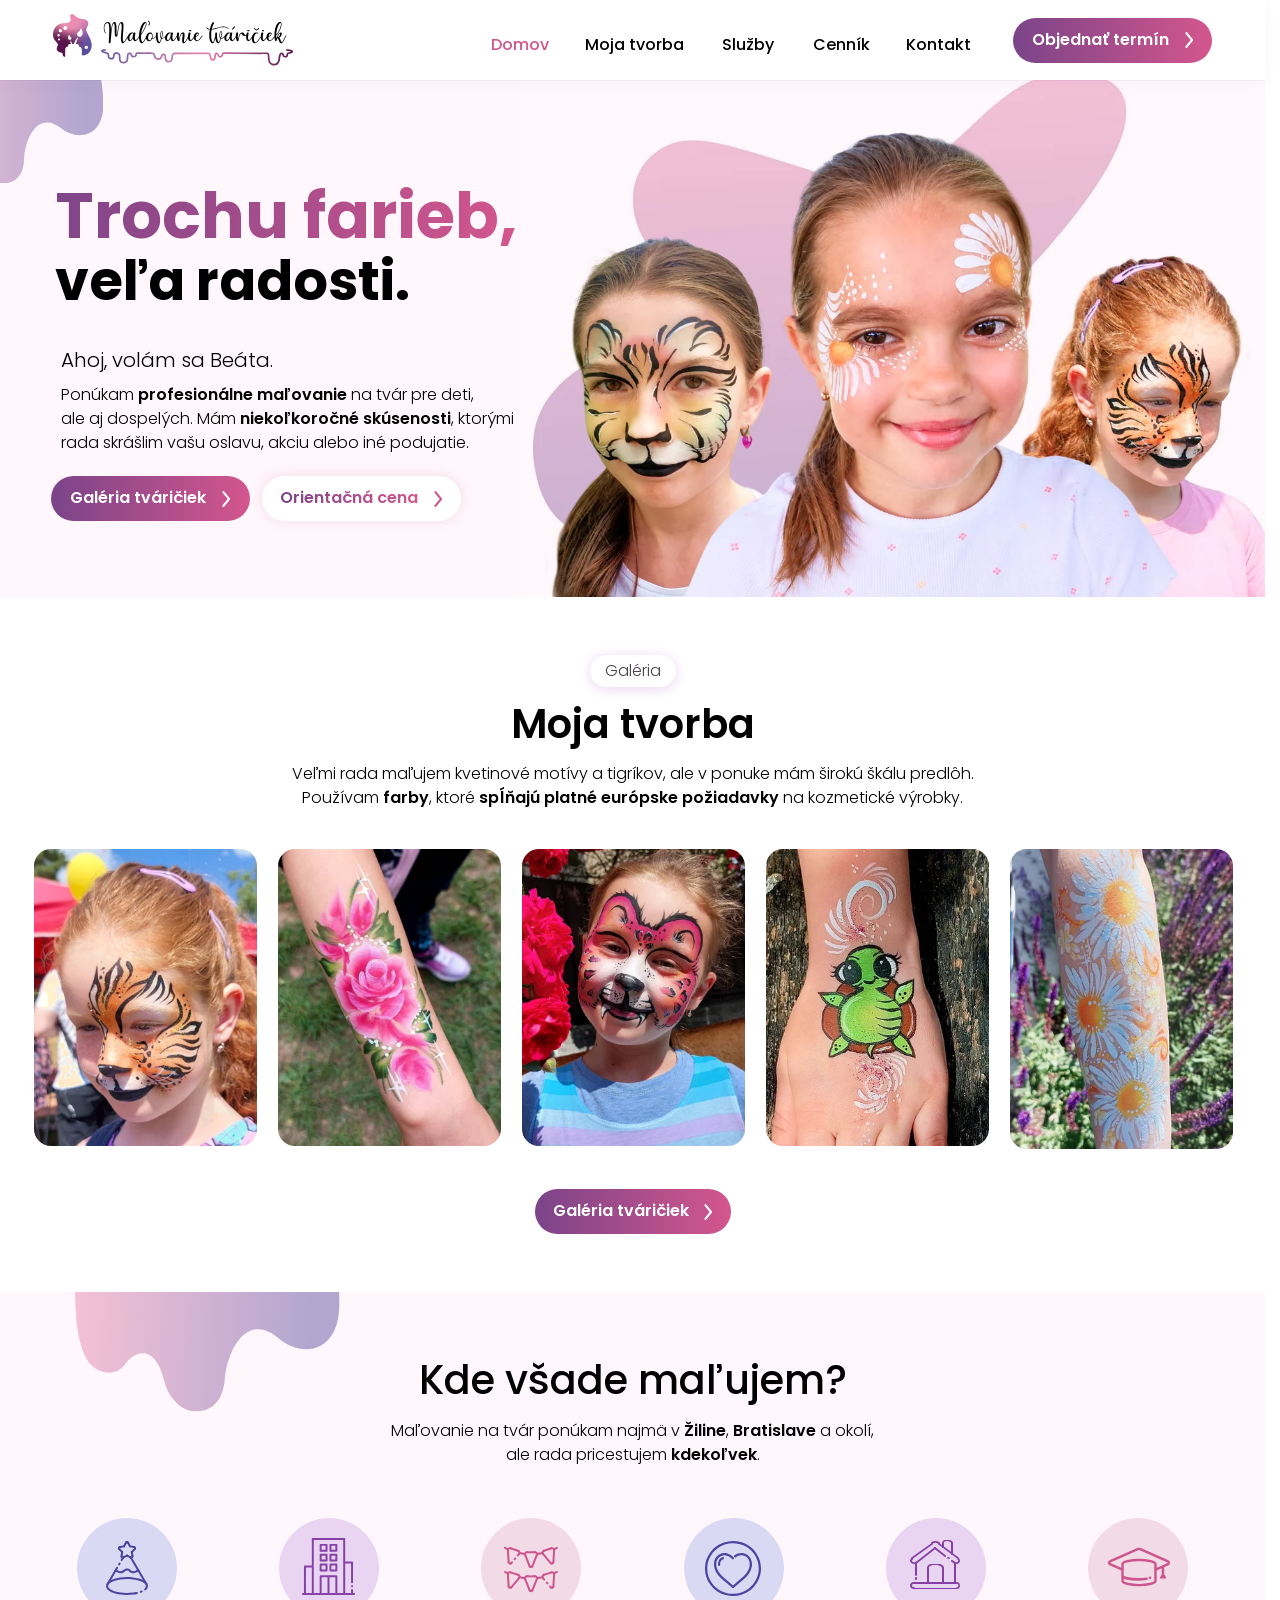
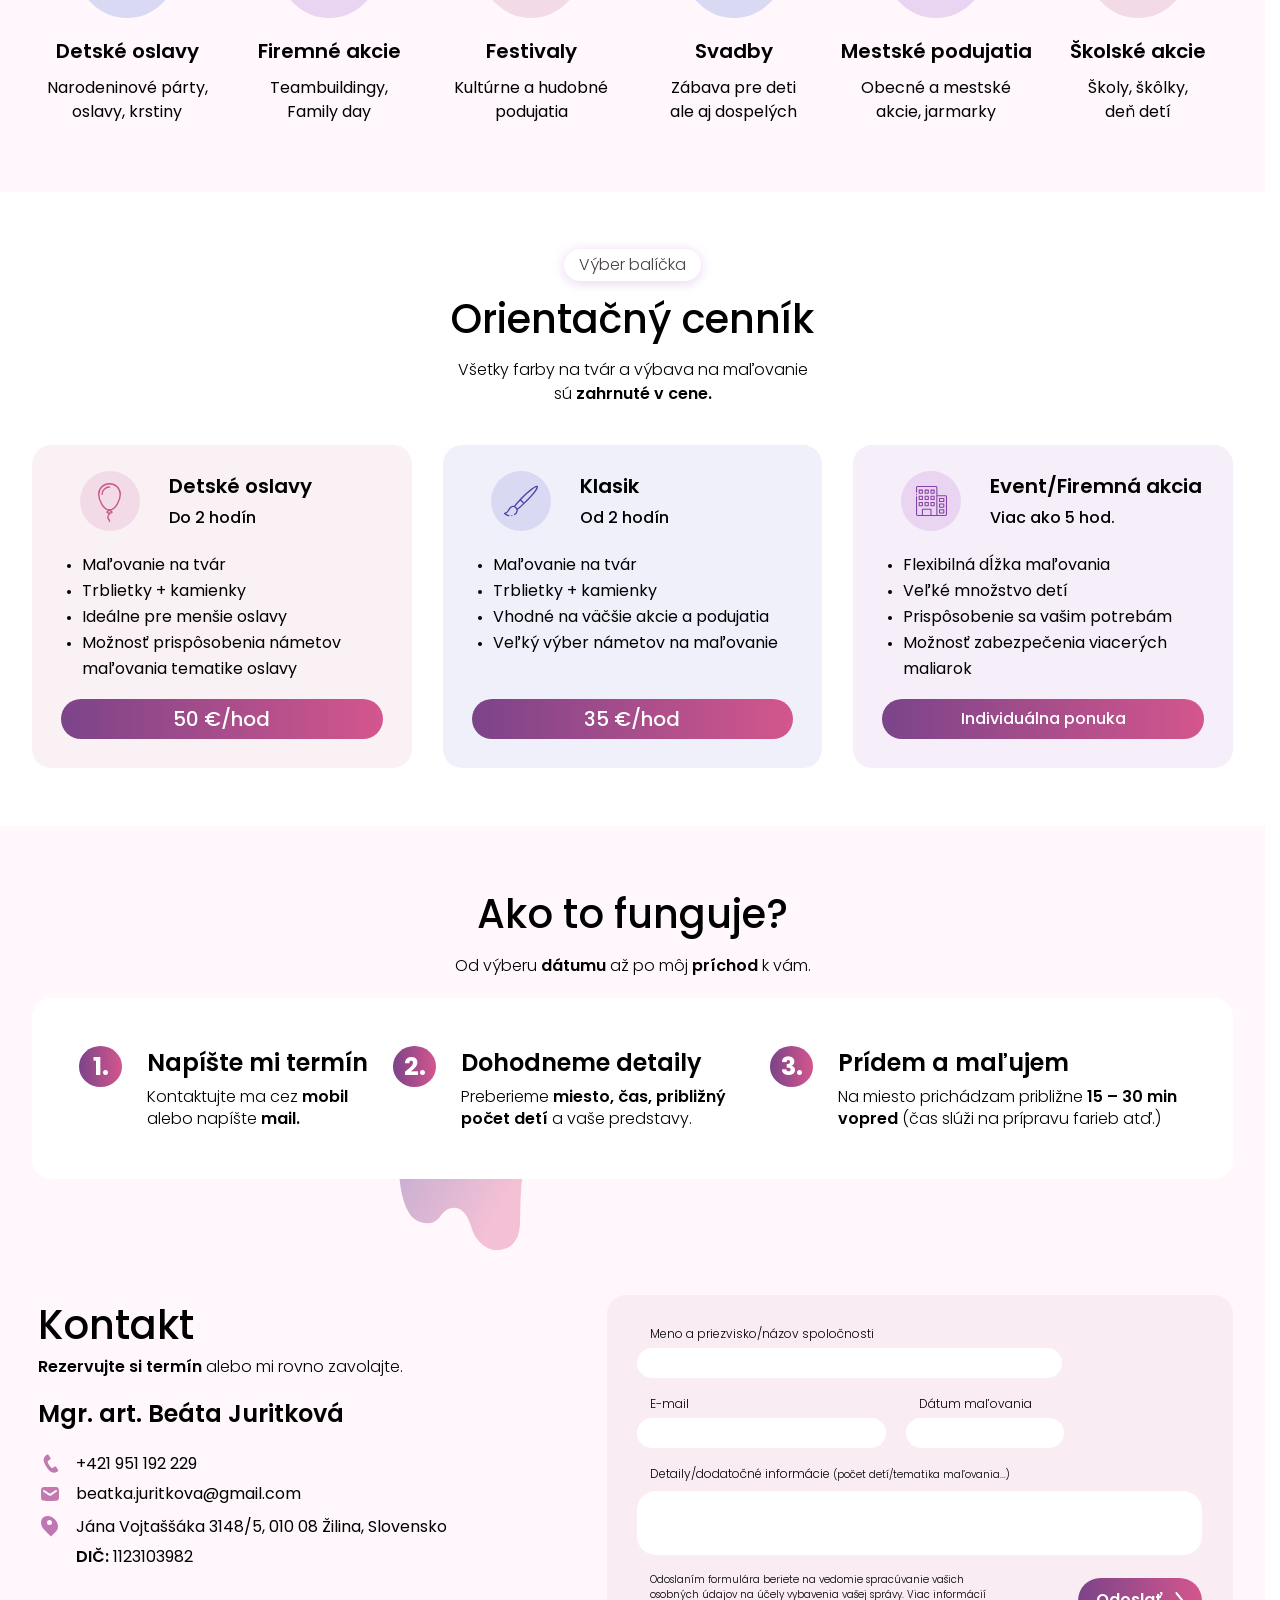
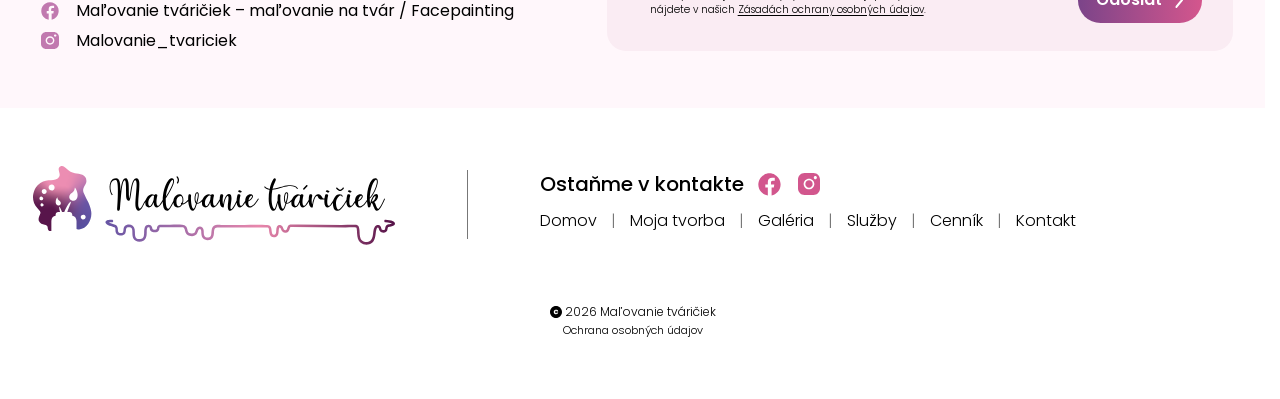
==== commit ff47ed57: "Clarify service areas and refine gallery search snippets" ====
--- a/index.html
+++ b/index.html
@@ -327,9 +327,9 @@
           <div class="section-heading">
           <h2 id="services-title">Kde všade maľujem?</h2>
             <p>
-              Pohybujem sa hlavne v okolí <strong>Žiliny a Bratislavy</strong>,
-              ale<br class="desktop-break" />
-              rada pricestujem kdekoľvek.
+              Maľovanie na tvár ponúkam najmä v <strong>Žiline</strong>,
+              <strong>Bratislave</strong> a okolí,<br class="desktop-break" />
+              ale rada pricestujem <strong>kdekoľvek</strong>.
             </p>
           </div>
           <div class="occasion-grid">
--- a/styles.css
+++ b/styles.css
@@ -1959,14 +1959,20 @@
   transition: transform 180ms ease-out;
 }
 .button:focus-visible .arrow {
-  transform: translateX(3px);
+  transform: translateX(5px);
 }
 .menu-toggle span {
   transition: transform 180ms ease-out, opacity 180ms ease-out;
 }
 @media (hover: hover) and (pointer: fine) {
+  .price-card {
+    transition: transform 200ms ease-out;
+  }
+  .price-card:hover {
+    transform: translateY(-5px);
+  }
   .button:not(:disabled):hover .arrow {
-    transform: translateX(3px);
+    transform: translateX(5px);
   }
 }
 
